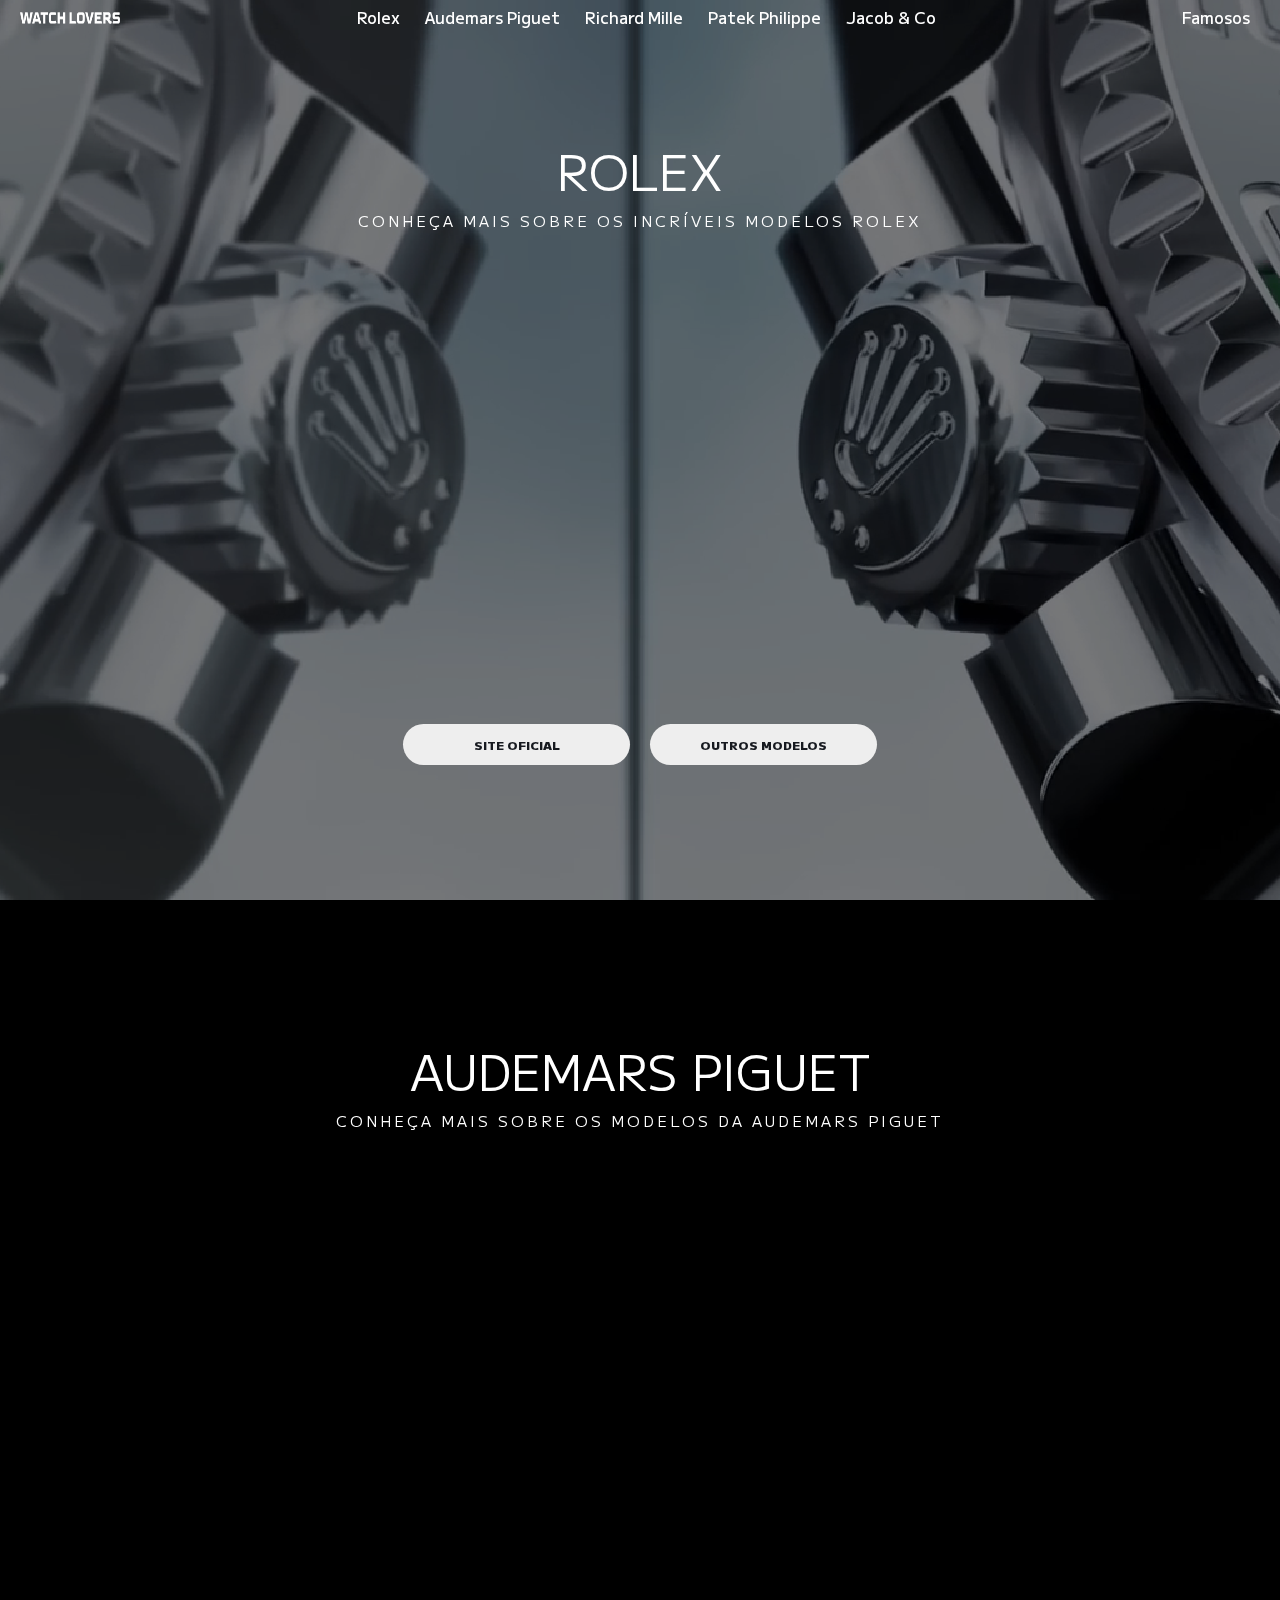
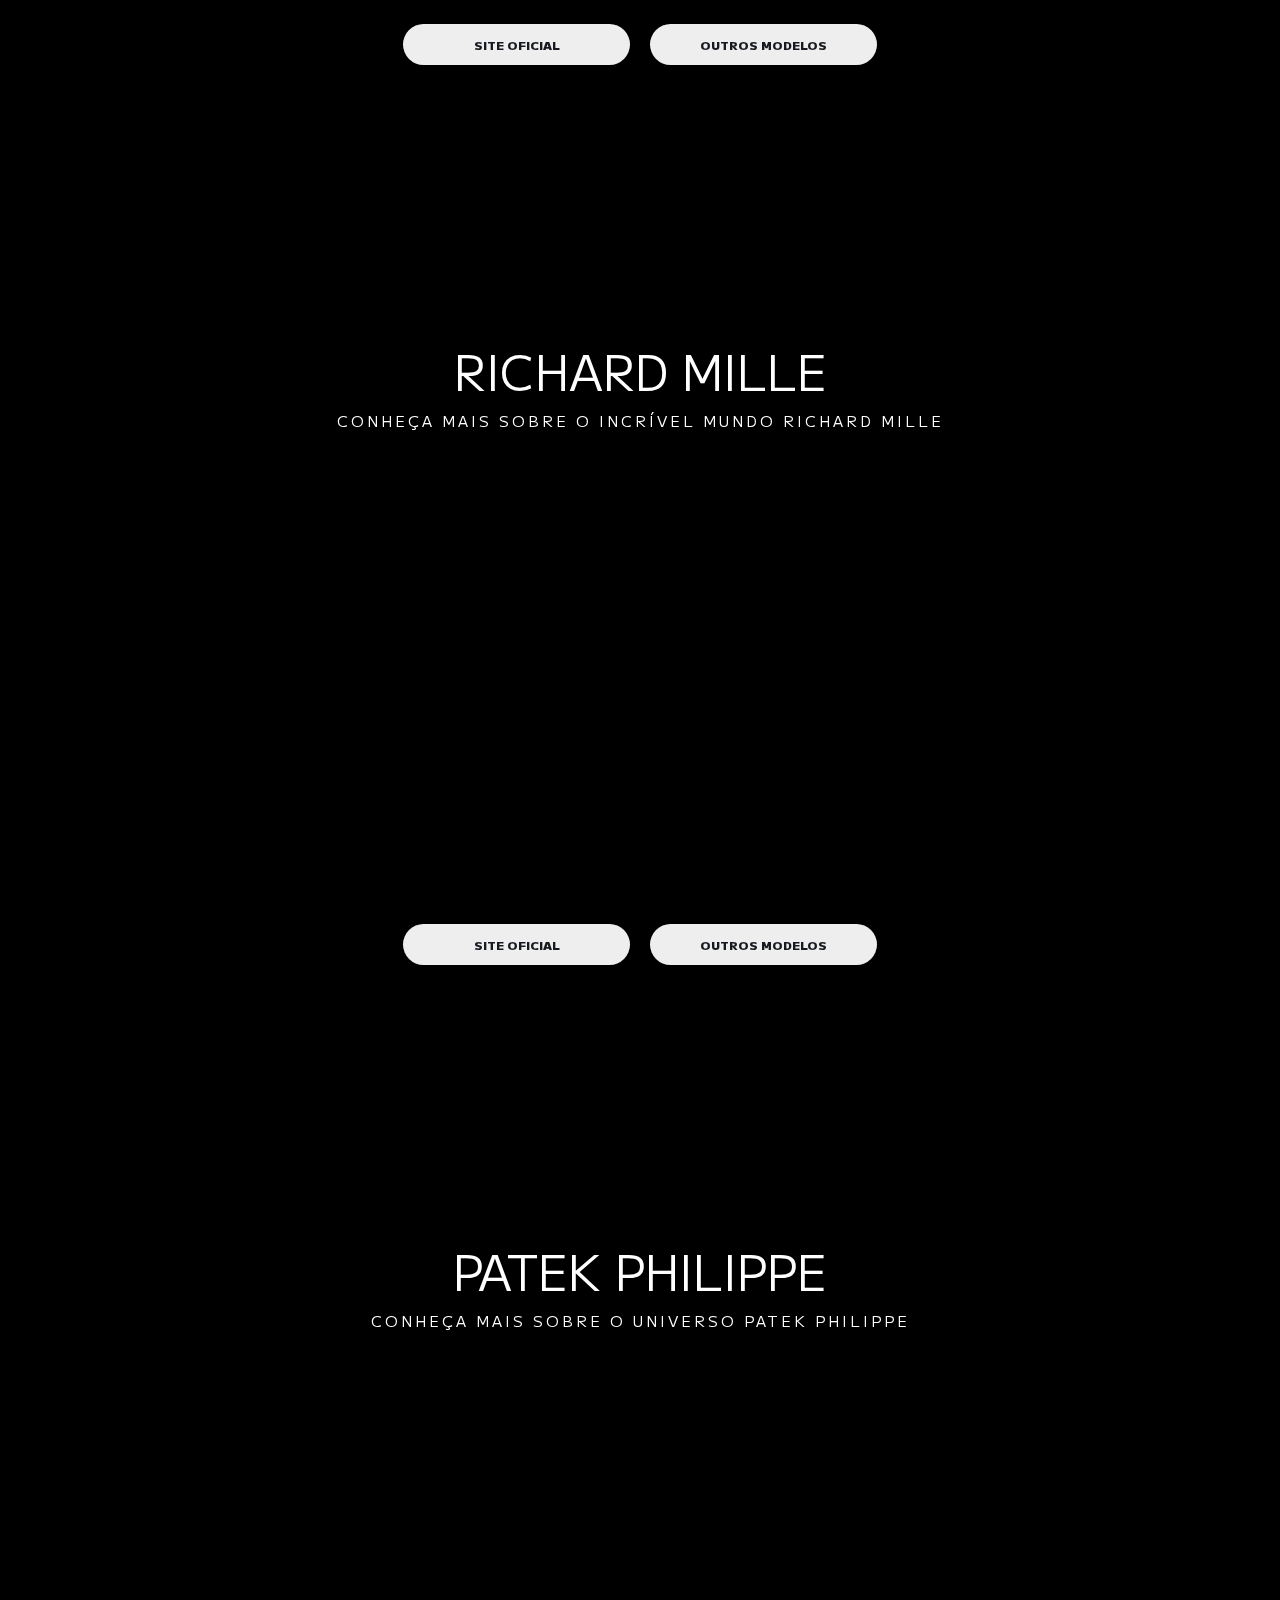
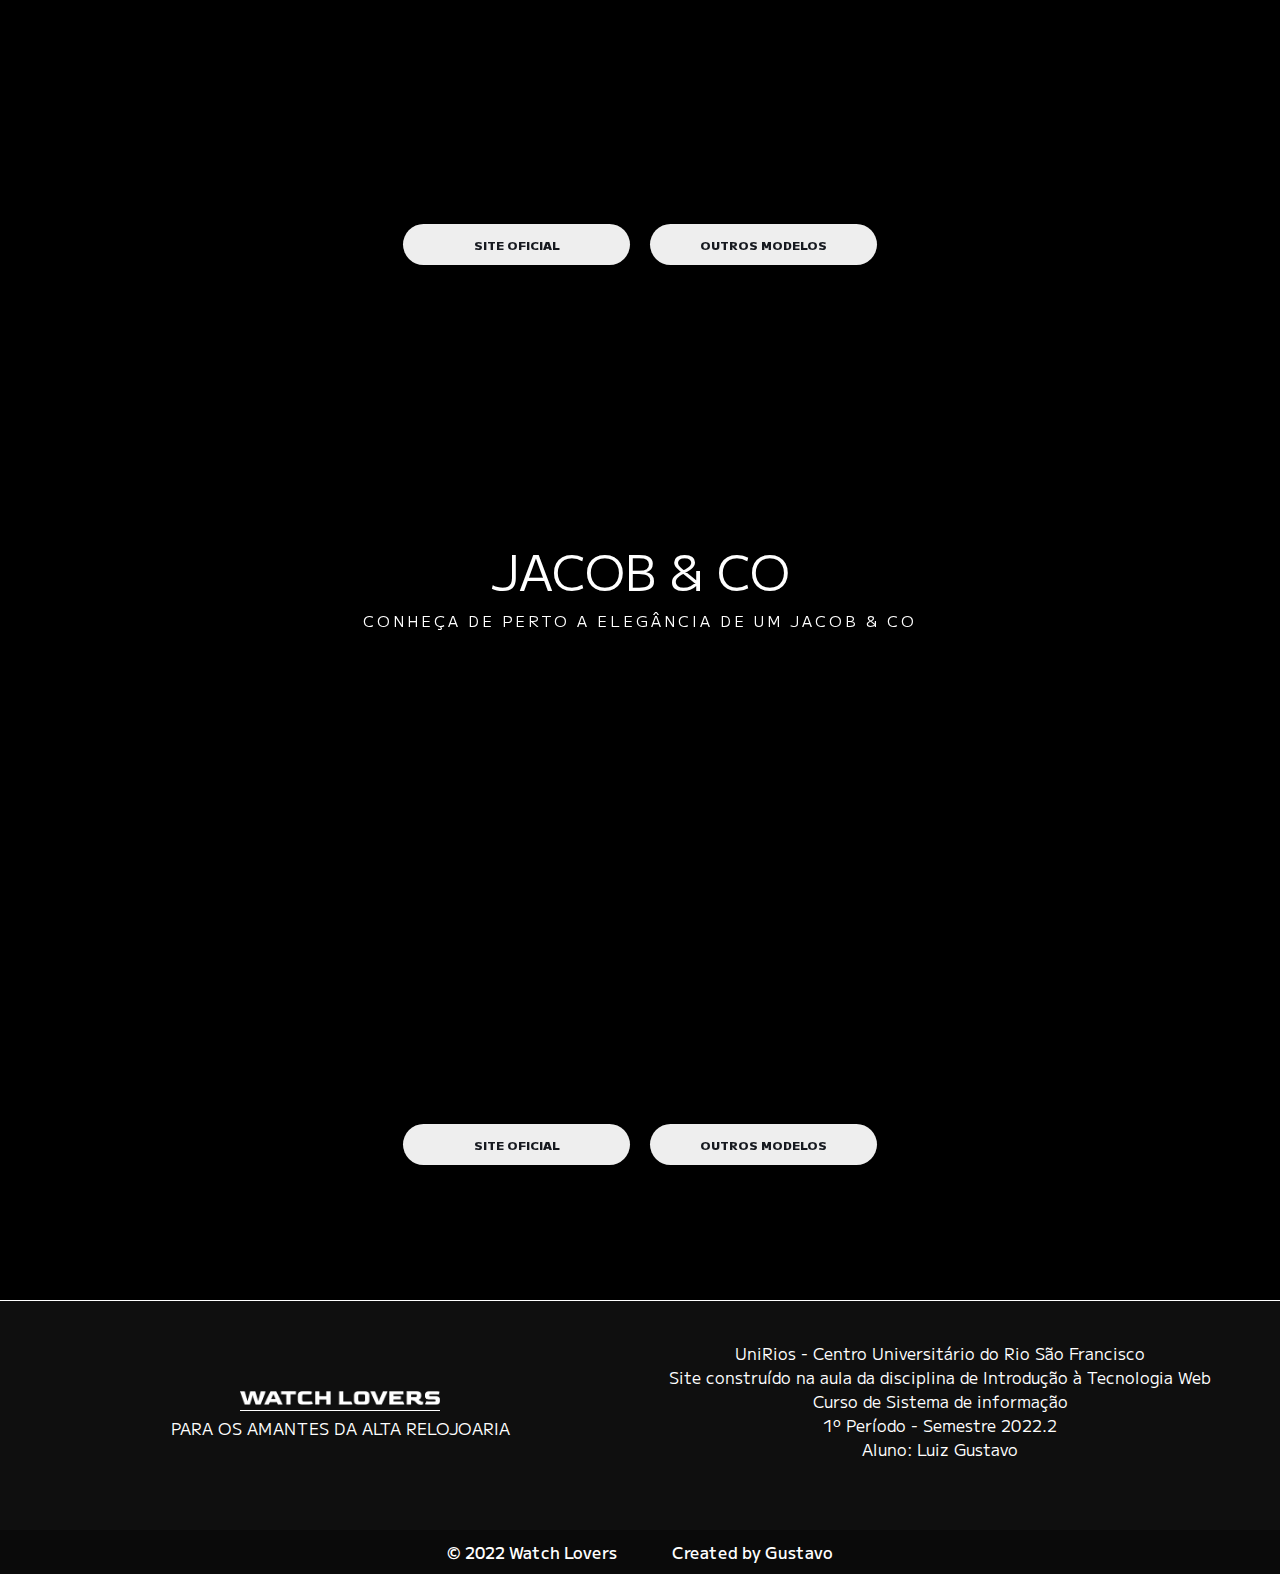
==== index.html @ 1609d4c0 "Alteração no logo da index que não aparecia." ====
<!DOCTYPE html>
<html lang="pt-BR">
	<head>
		<meta charset="utf-8">
		<meta name="viewport" content="width=device-width, initial-scale=1">
		<title>Watch Lovers</title>
		<link rel="icon" href="../imagens/icone.jpg">
		<link rel="preconnect" href="https://fonts.googleapis.com">
		<link rel="preconnect" href="https://fonts.gstatic.com" crossorigin>
		<link href="https://fonts.googleapis.com/css2?family=M+PLUS+1:wght@400;500&display=swap" rel="stylesheet">
		<link rel="stylesheet" href="css/style.css">
	</head>
	<body>

		<header>
			<a href="">
				<img class="logo" src="../imagens/logobold-branco.png">
			</a>
			<nav class="meio menu">
				<a href="#rolex">Rolex</a>
				<a href="#audemars">Audemars Piguet</a>
				<a href="#rm">Richard Mille</a>
				<a href="#patek">Patek Philippe</a>
				<a href="#jacob">Jacob & Co</a>
			</nav>
			<nav class="direita">
				<a href="paginas/famosos.html" class="menu">Famosos</a>

			</nav>
		</header>

		<!-- <section id="rolex" style="background-image: url('imagens/rolex/banner1.jpg')"> -->
			<section id="rolex">
				<video class="video" autoplay loop muted>
					<source src="videos/rolex.mp4">
				</video>
			<div class="conteudo">
				<h1>Rolex</h1>
				<p>Conheça mais sobre os incríveis modelos Rolex</p>
				<div class="botoes">
					<a href="https://www.rolex.com/pt_br">Site Oficial</a>

					<a href="paginas/modelos-rolex.html">Outros Modelos</a>
				</div>
			</div>
		</section>
		<!-- <section id="audemars" style="background-image: url('imagens/audemars/banner1.jpg')"> -->
			<section id="audemars">
				<video class="video" autoplay loop muted>
					<source src="videos/audemars.mp4">
				</video>
			<div class="conteudo">
				<h1>Audemars Piguet</h1>
				<p>Conheça mais sobre os modelos da Audemars Piguet</p>
				<div class="botoes">
					<a href="https://www.audemarspiguet.com/com/en/home.html">Site Oficial</a>

					<a href="paginas/modelos-audemars.html">Outros Modelos</a>
				</div>
			</div>
		</section>
		<!-- <section id="rm" style="background-image: url('imagens/rm/banner2.jpeg')"> -->
			<section id="rm">
				<video class="video" autoplay loop muted>
					<source src="videos/rm.mp4">
				</video>
			<div class="conteudo">
				<h1>Richard Mille</h1>
				<p>Conheça mais sobre o incrível mundo Richard Mille</p>
				<div class="botoes">
					<a href="https://www.richardmille.com/">Site Oficial</a>

					<a href="paginas/modelos-rm.html">Outros Modelos</a>
				</div>
			</div>
		</section>
		<!-- <section id="patek" style="background-image: url('imagens/patek/banner2.jpg')"> -->
			<section id="patek">
				<video class="video" autoplay loop muted>
					<source src="videos/patek.mp4">
				</video>
			<div class="conteudo">
				<h1>Patek Philippe</h1>
				<p>Conheça mais sobre o universo Patek Philippe</p>
				<div class="botoes">
					<a href="https://www.patek.com/en/home">Site Oficial</a>

					<a href="paginas/modelos-patek.html">Outros Modelos</a>
				</div>
			</div>
		</section>
		<!-- <section id="jacob" style="background-image: url('imagens/jacob/banner1.jpeg')"> -->
			<section id="jacob">
				<video class="video" autoplay loop muted>
					<source src="videos/jacob.mp4">
				</video>
			<div class="conteudo">
				<h1>Jacob & Co</h1>
				<p>Conheça de perto a elegância de um Jacob & Co</p>
				<div class="botoes">
					<a href="https://jacobandco.com/">Site Oficial</a>

					<a href="paginas/modelos-jacob.html">Outros Modelos</a>
				</div>
			</div>
		</section>

		<div id="rodape-0"> <!-- ANTES DO RODAPÉ -->
			<div class="parte-1">
				<img class="logo-rodape" src="../imagens/logobold-branco.png">
				<p>PARA OS AMANTES DA ALTA RELOJOARIA</p>
			</div>

			<div class="parte-2">
				<p>UniRios - Centro Universitário do Rio São Francisco</p>
				<p>Site construído na aula da disciplina de Introdução à Tecnologia Web</p>
				<p>Curso de Sistema de informação</p>
				<p>1º Período - Semestre 2022.2</p>
				<p>Aluno: Luiz Gustavo</p>
			</div>
		</div>
			<footer id="rodape">
				<span class="txt-rodape-1" href="">© 2022 Watch Lovers</span>
				<a class="txt-rodape-2" href="https:/instagram.com/gugaliisboa">Created by Gustavo</a>
			</footer>
	</body>
</html>
---- css/style.css ----
* {
    padding: 0;
    margin: 0;
    box-sizing: border-box;
    scroll-behavior: smooth;
}

:root {
    --cor-bg1: #000; /* COR - BACKGROUND ESCURO #011c33 */
    --cor-bg2: #0f0f0f; /* COR - BACKGROUND CLARO #00253d */
    --cor-bg3: #0a0a0a; /* COR - FOOTER INICIAL #011629 */
}

body {
    font-family: 'M PLUS 1', sans-serif;
    /* color: #171a20; */
    color: #fff;
}

.menu {
    display: none;
}

@media (min-width: 768px) {
    .menu {
        display: initial;
    }
}


header {
    display: grid;
    grid-template-columns: auto 1fr auto;
    padding: 5px 20px;
    position: relative;
    margin-left: auto;
    margin-right: auto;
    left: 0;
    right: 0;
    text-align: right; 
    position: fixed;
    top: 0; 
    z-index: 2;
}

.logo {
   height: 12px;
   width: 100px;
   color: inherit;
}

header a {
    color: inherit;
}

header nav a {
    text-decoration: none;
    padding: 5px 10px;
    font-weight: 500;
}

header nav a:hover {
    color: #02291f;
    transition: 1s;
    background-color: white;
    border-radius: 0 0 10px 10px;
}

header nav.meio {
    text-align: center;
}

header nav .direita {
    text-align: right;
}

.menu-curiosidades {
    display: inline;
}

.direita ul {
    list-style: none;
}

.direita ul ul li a {
    text-align: right;
}

.direita ul ul {
    display: none;
}

.direita .submenu-curiosidades li {
    display: block;
}

.direita li:hover .submenu-curiosidades {
    display: block;
}

.video {
    position: absolute;
    object-fit: cover;
    top: auto;
    left: auto;
    height: 100%;
    width: 100%;
    opacity: .5;
}

    /* background das paginas */
section {
    height: 100vh;
    background-size: cover;
    background-position: center center;
    background-color: black;
}

    /* posicionamento dos botões */
section .conteudo {
    width: 100%;
    height: 100vh;
    padding-top: 15vh;
    padding-bottom: 15vh;
    text-align: center;
    display: grid;
    grid-template-rows: min-content auto min-content;
    position: absolute;
    z-index: 1;
}

.conteudo p {
    letter-spacing: 3px;
    text-transform: uppercase;
    font-size: 15px;
}

.conteudo h1 {
    text-transform: uppercase;
    font-weight: 400;
    padding-bottom: 5px;
}

section h1 {
    font-size: 3rem;
}

section a {
    color: inherit;
}

    /* estilo dos botões */
section .botoes a{
    display: block;
    background-color: #eee;
    color: inherit;
    padding: 12px 50px;
    border-radius: 25px;
    text-decoration: none;
    text-transform: uppercase;
    font-size: 12px;
    font-weight: 1000;
    position: relative;
    z-index: 100;
    color: #171a20;
}

    /* ao passar o mouse no botão */
section .botoes a:hover {
    background-color: #02291f;
    color: #fff;
    transition: 1s;
}

    /* botões lado a lado */
section .botoes {
    display: grid;
    grid-template-columns: 1fr 1fr;
    column-gap: 20px;
    max-width: 640px;
    margin: 0 auto;
    row-gap: 20px;
}

#rodape-0 {
    padding: 40px;
    display: grid;
    grid-template-columns: repeat(2, 1fr);
    text-align: center;
    border-top: 0.2px solid #fff;
    background-color: var(--cor-bg2);
}

.parte-1 {
    padding: 50px;
}

#rodape-0 .parte-2 ul li {
    list-style-position: inside;
}

#rodape-0 .parte-2 a {
    text-decoration: none;
    font-weight: 300;
    color: #fff;
}

.logo-rodape {
    width: 40%;
    padding-bottom: 5px;
    border-bottom: 0.5px solid #fff;
}

#rodape {
    background-color: var(--cor-bg3);
    text-align: center;
    padding: 10px 0 10px 0;
}

.txt-rodape-1 {
    text-decoration: none;
    font-weight: 500;
    color: white;
}

.txt-rodape-2 {
    text-decoration: none;
    font-weight: 500;
    color: white;
    padding-left: 50px;
}
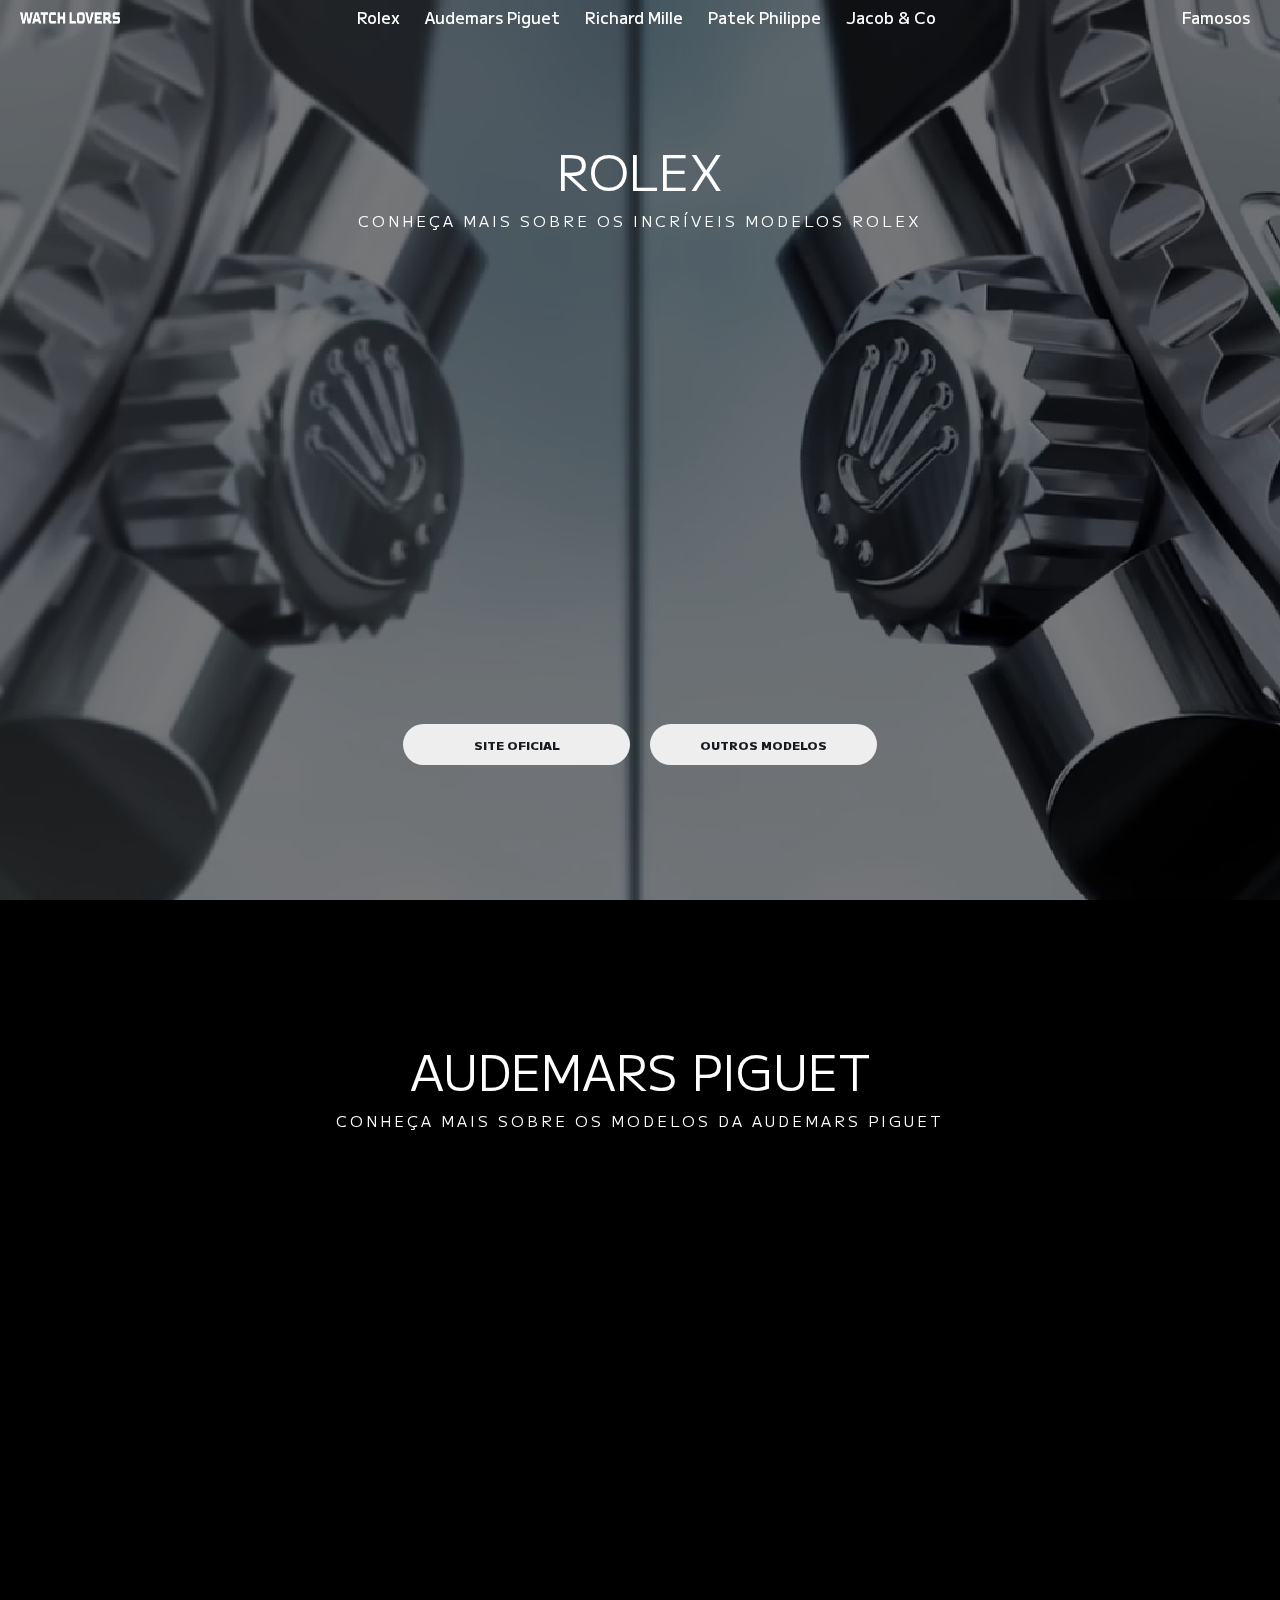
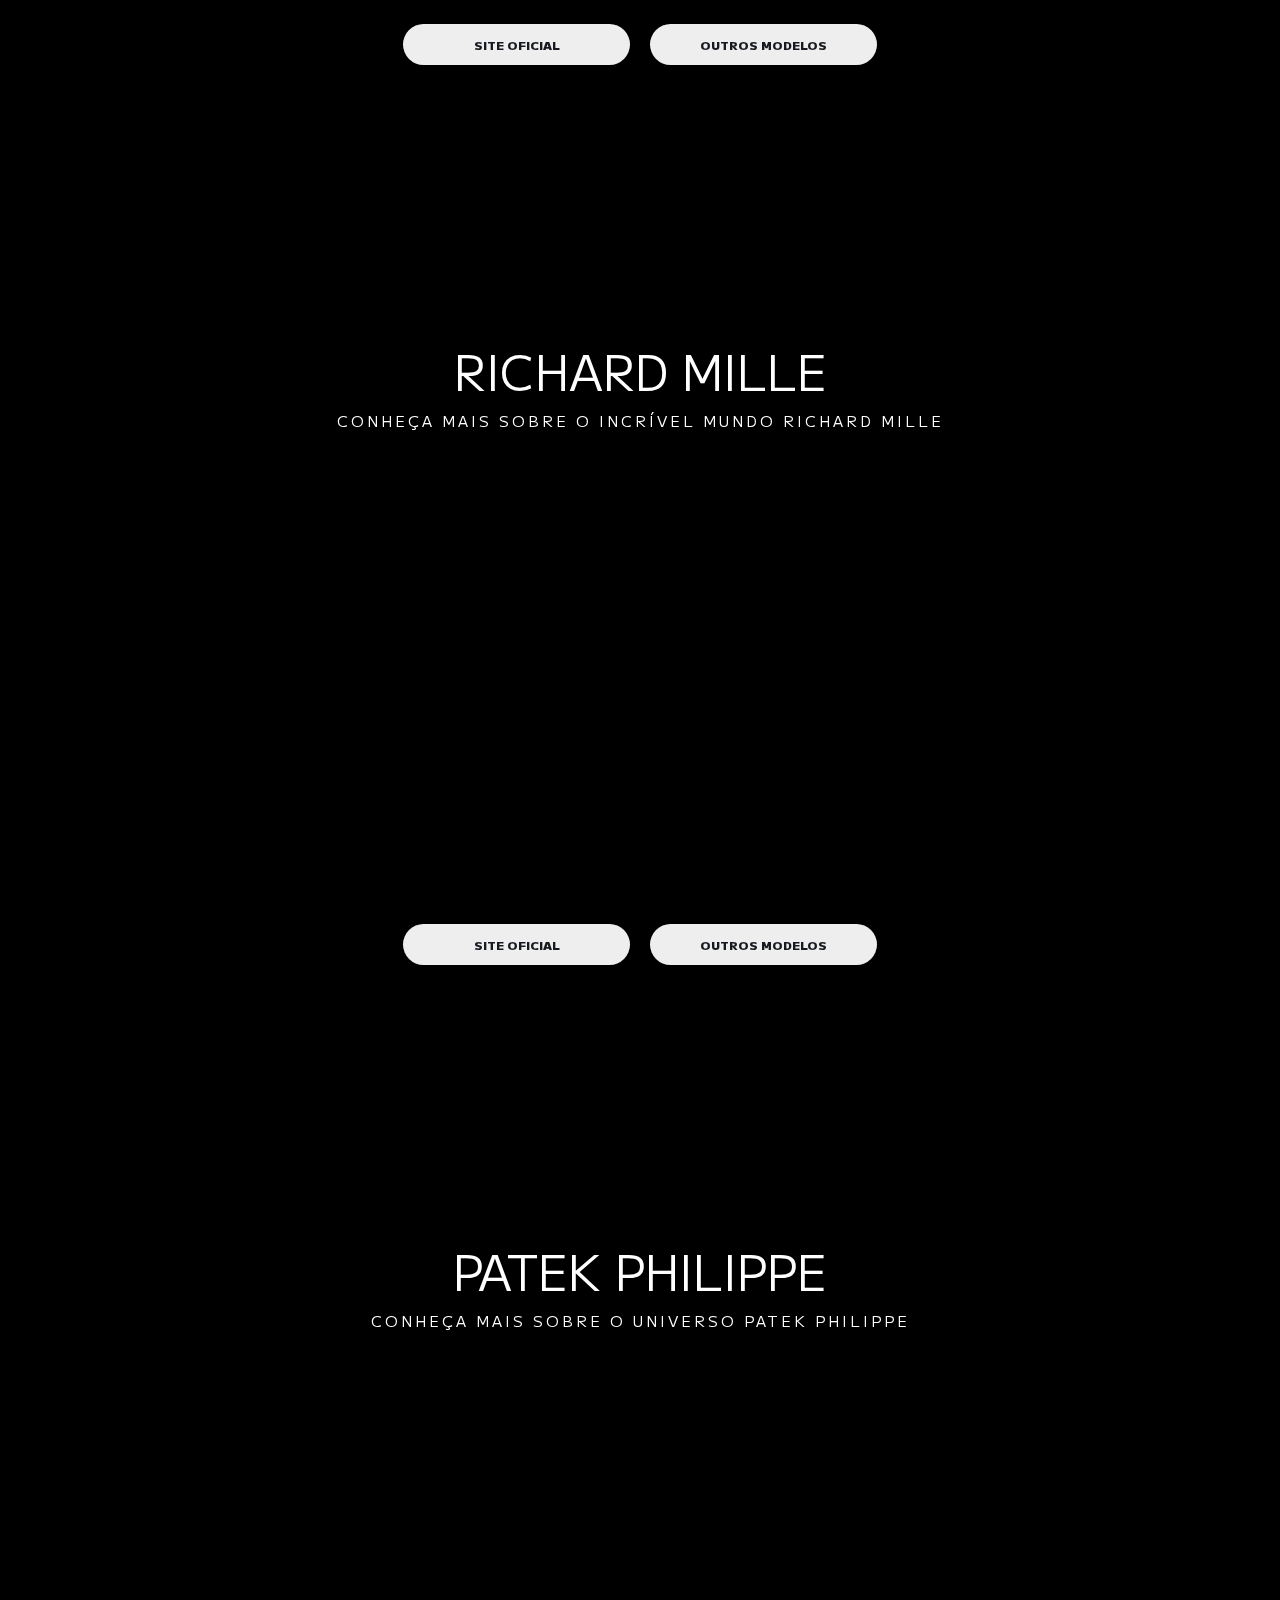
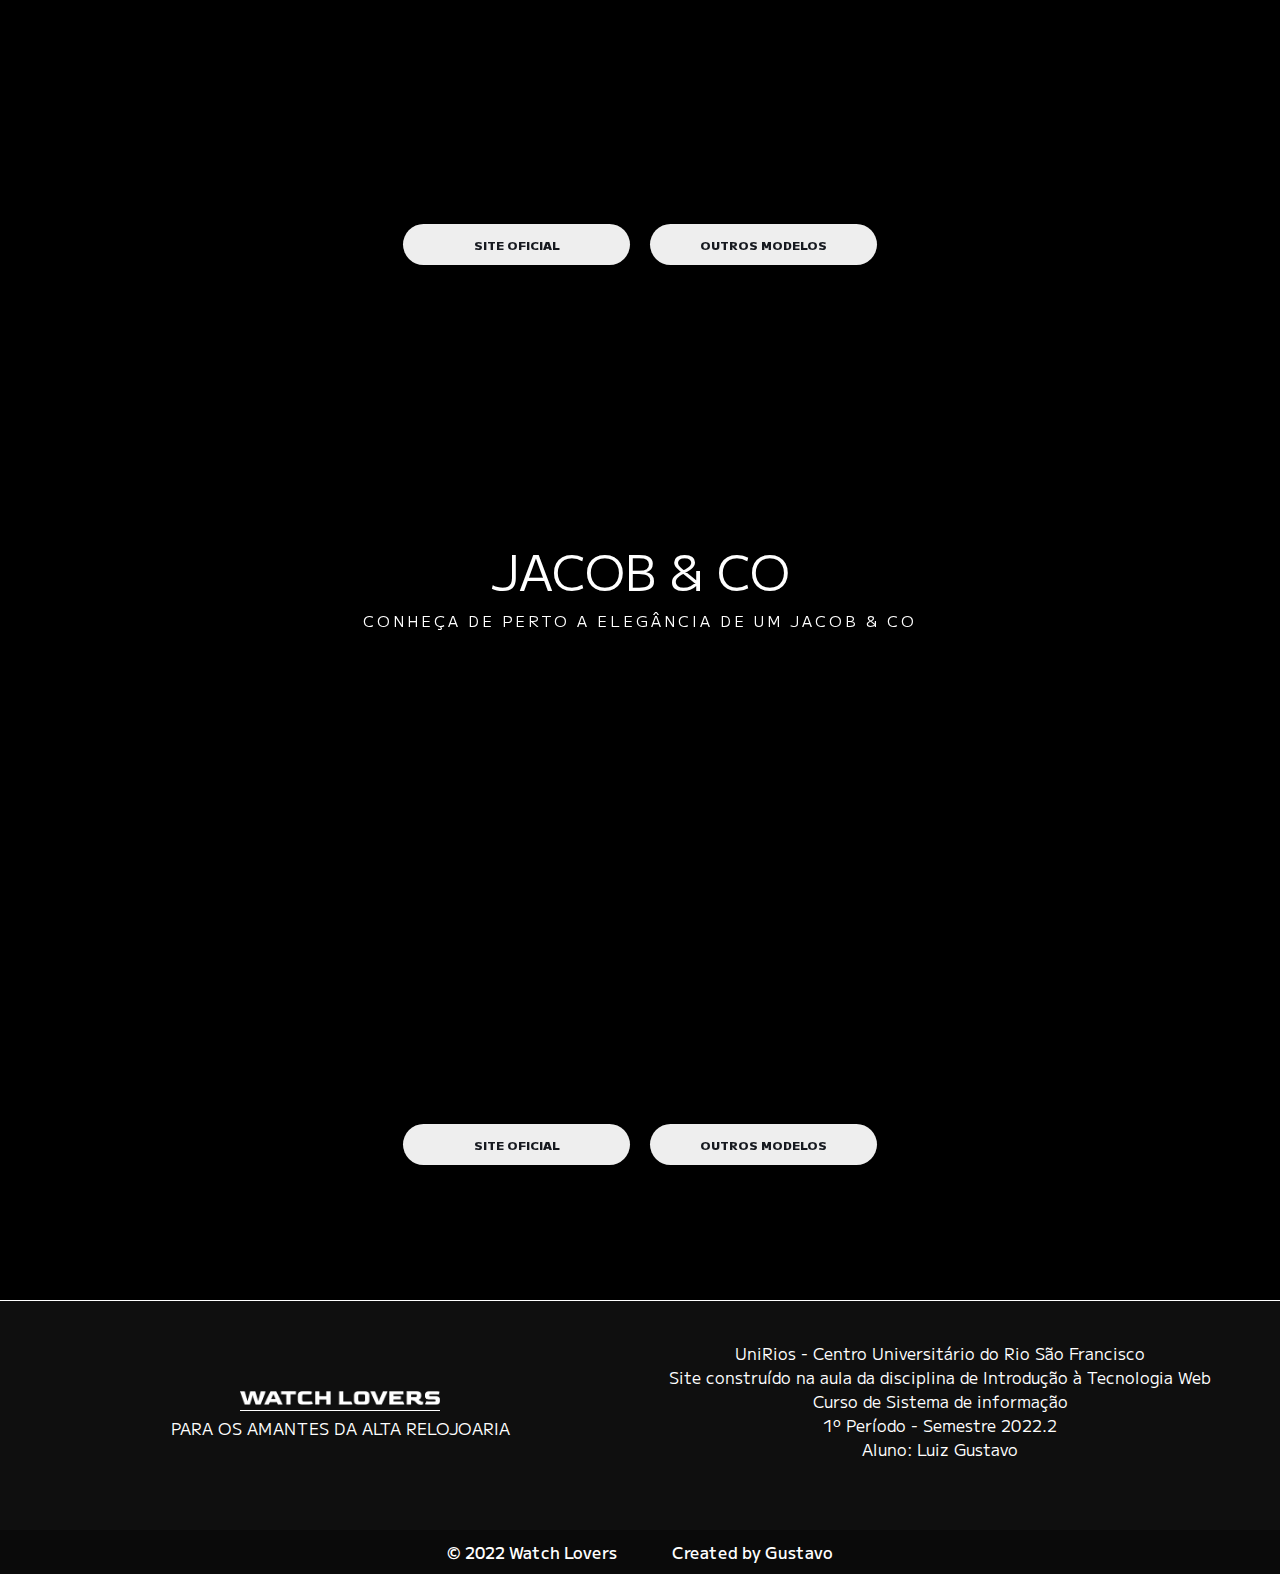
==== commit c22d9ef9: "Nova alteração no logo da index que não apareceu." ====
--- a/index.html
+++ b/index.html
@@ -14,7 +14,7 @@
 
 		<header>
 			<a href="">
-				<img class="logo" src="../imagens/logobold-branco.png">
+				<img class="logo" src="imagens/logobold-branco.png">
 			</a>
 			<nav class="meio menu">
 				<a href="#rolex">Rolex</a>
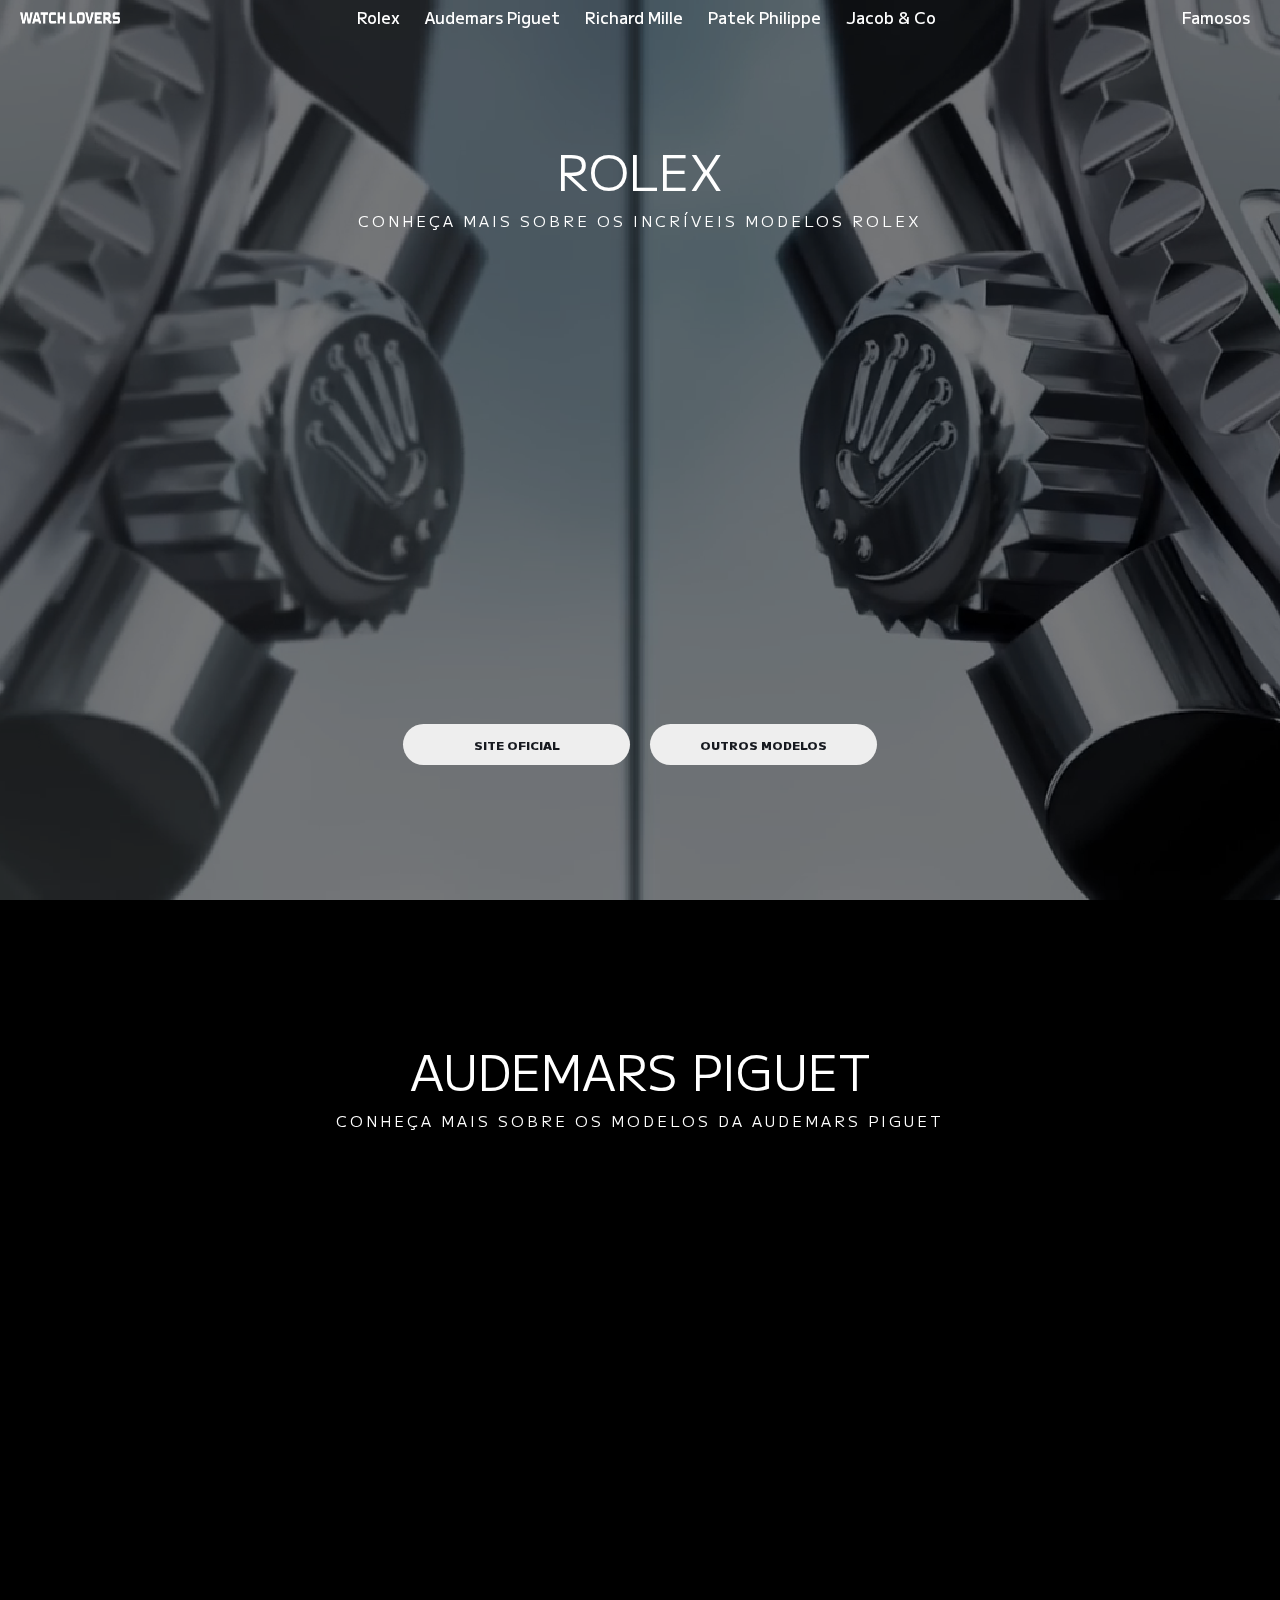
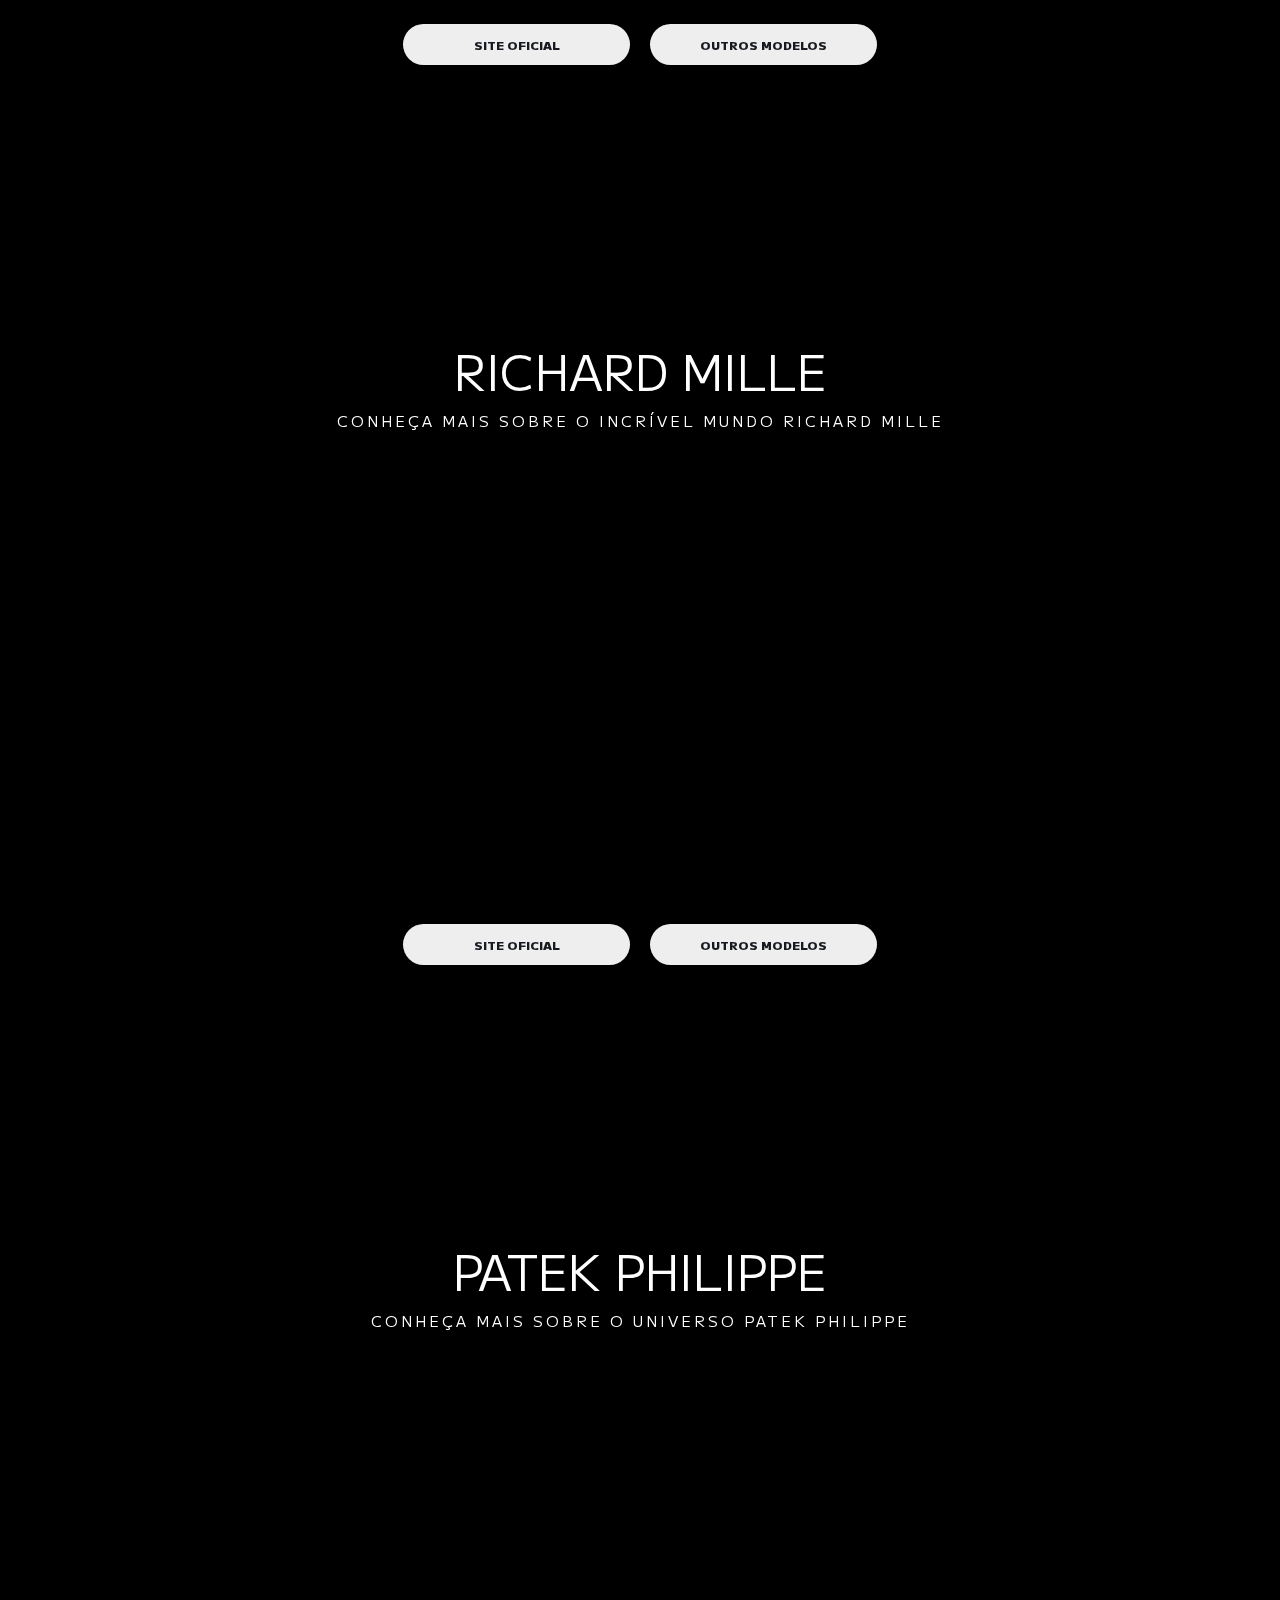
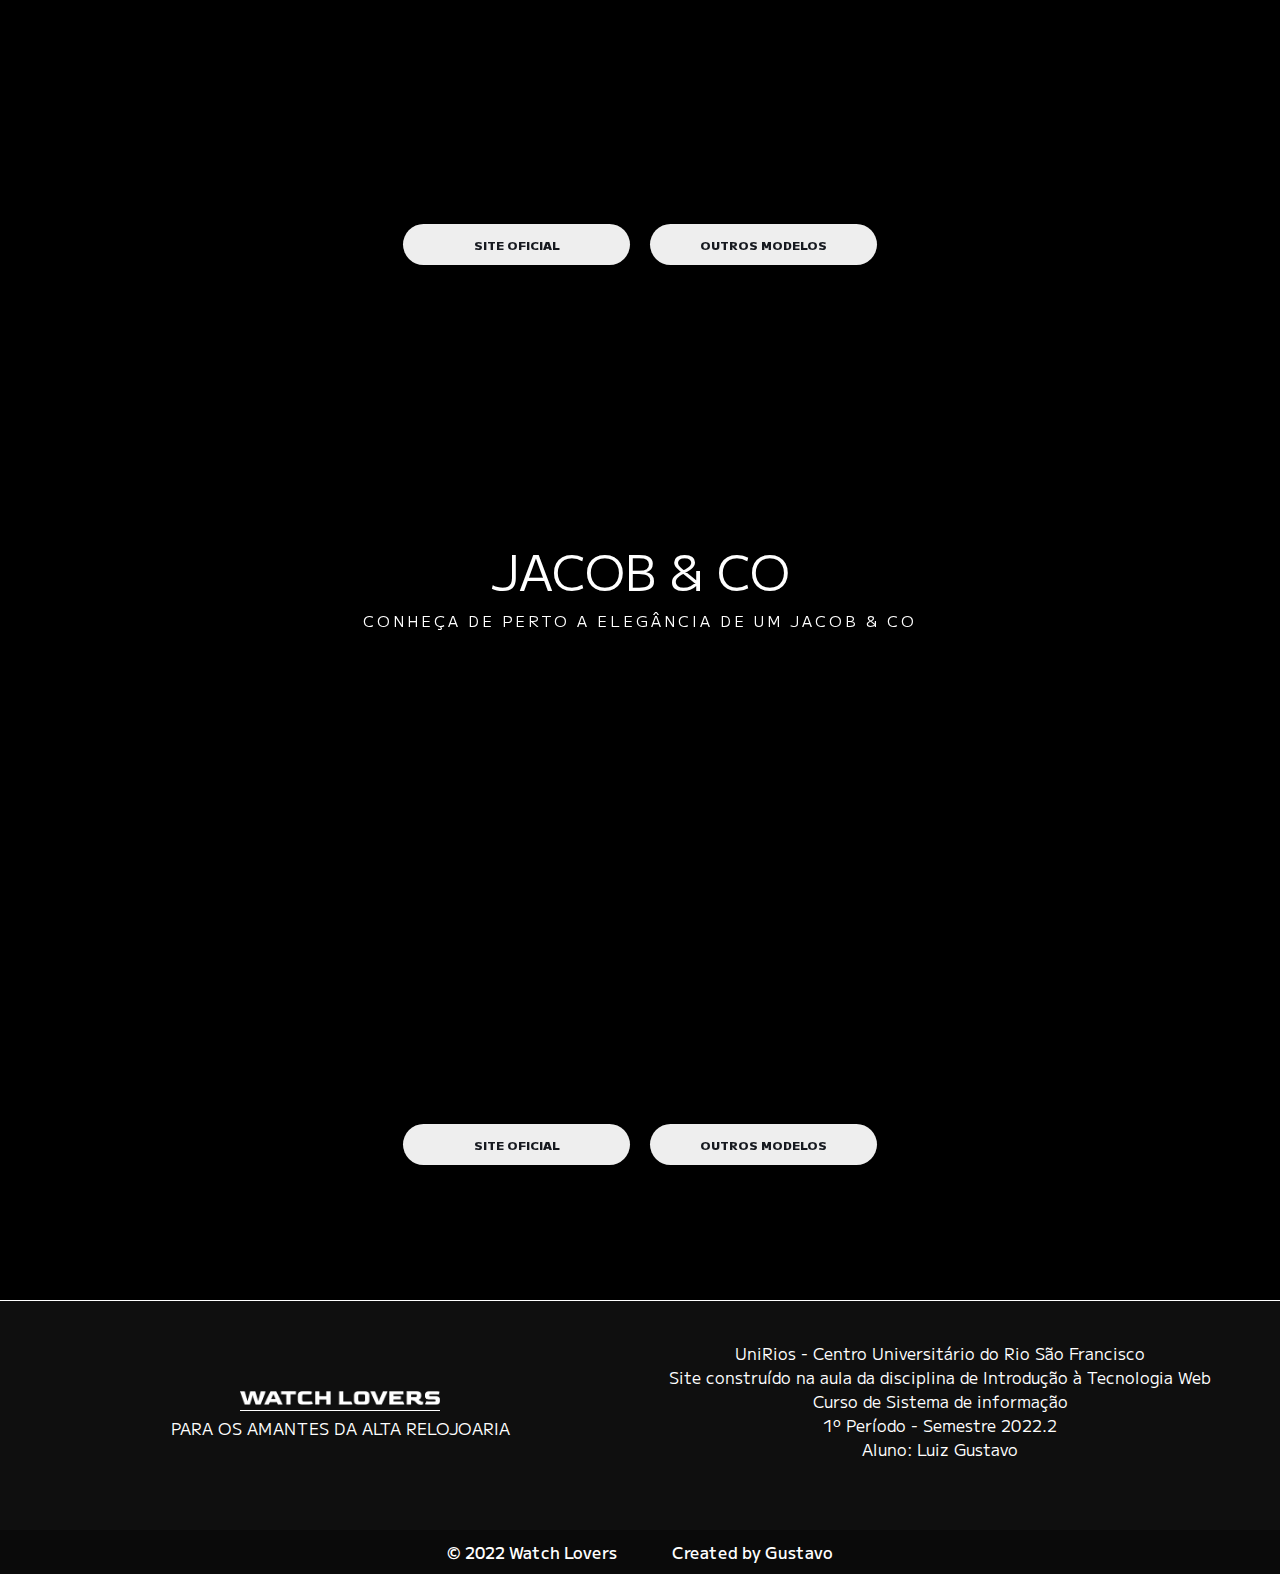
==== commit 2a25ccd2: "Alterção da logo - definitiva" ====
--- a/index.html
+++ b/index.html
@@ -4,7 +4,7 @@
 		<meta charset="utf-8">
 		<meta name="viewport" content="width=device-width, initial-scale=1">
 		<title>Watch Lovers</title>
-		<link rel="icon" href="../imagens/icone.jpg">
+		<link rel="icon" href="imagens/icone.jpg">
 		<link rel="preconnect" href="https://fonts.googleapis.com">
 		<link rel="preconnect" href="https://fonts.gstatic.com" crossorigin>
 		<link href="https://fonts.googleapis.com/css2?family=M+PLUS+1:wght@400;500&display=swap" rel="stylesheet">
@@ -107,7 +107,7 @@
 
 		<div id="rodape-0"> <!-- ANTES DO RODAPÉ -->
 			<div class="parte-1">
-				<img class="logo-rodape" src="../imagens/logobold-branco.png">
+				<img class="logo-rodape" src="imagens/logobold-branco.png">
 				<p>PARA OS AMANTES DA ALTA RELOJOARIA</p>
 			</div>
 
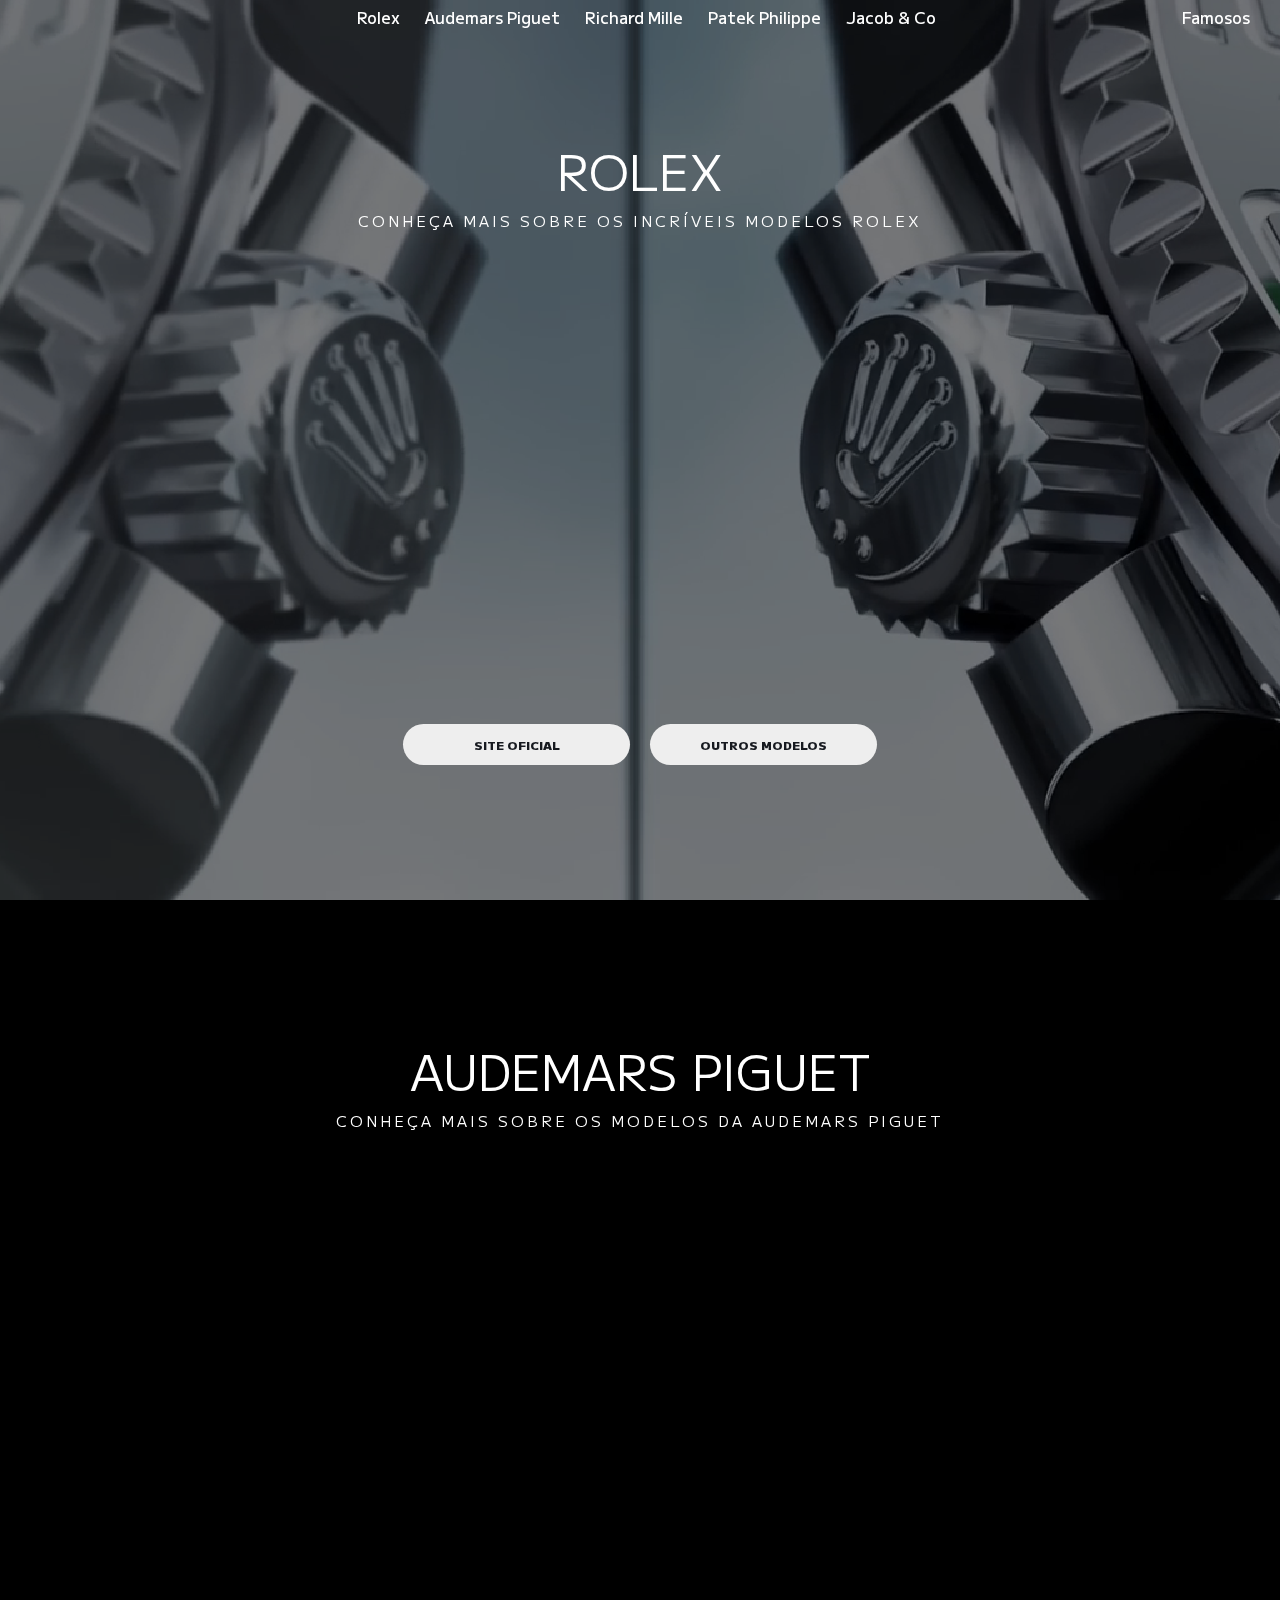
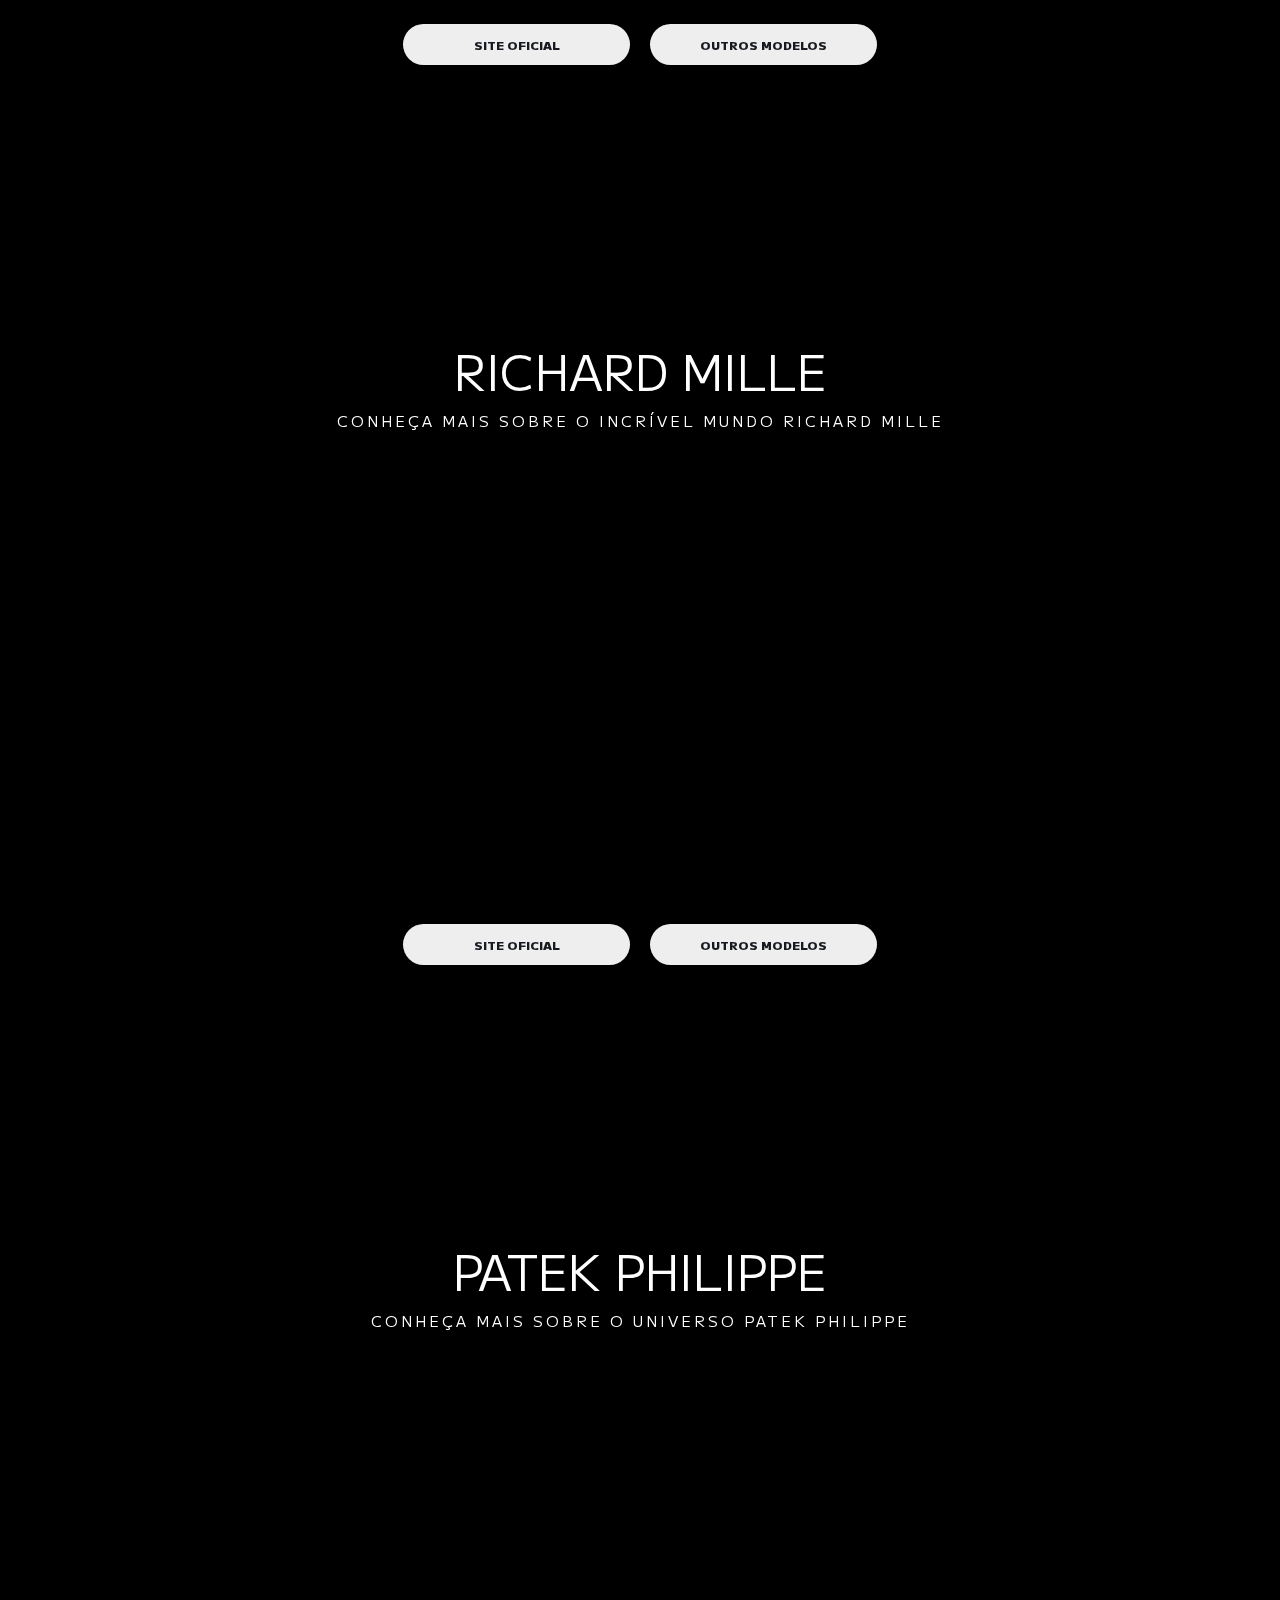
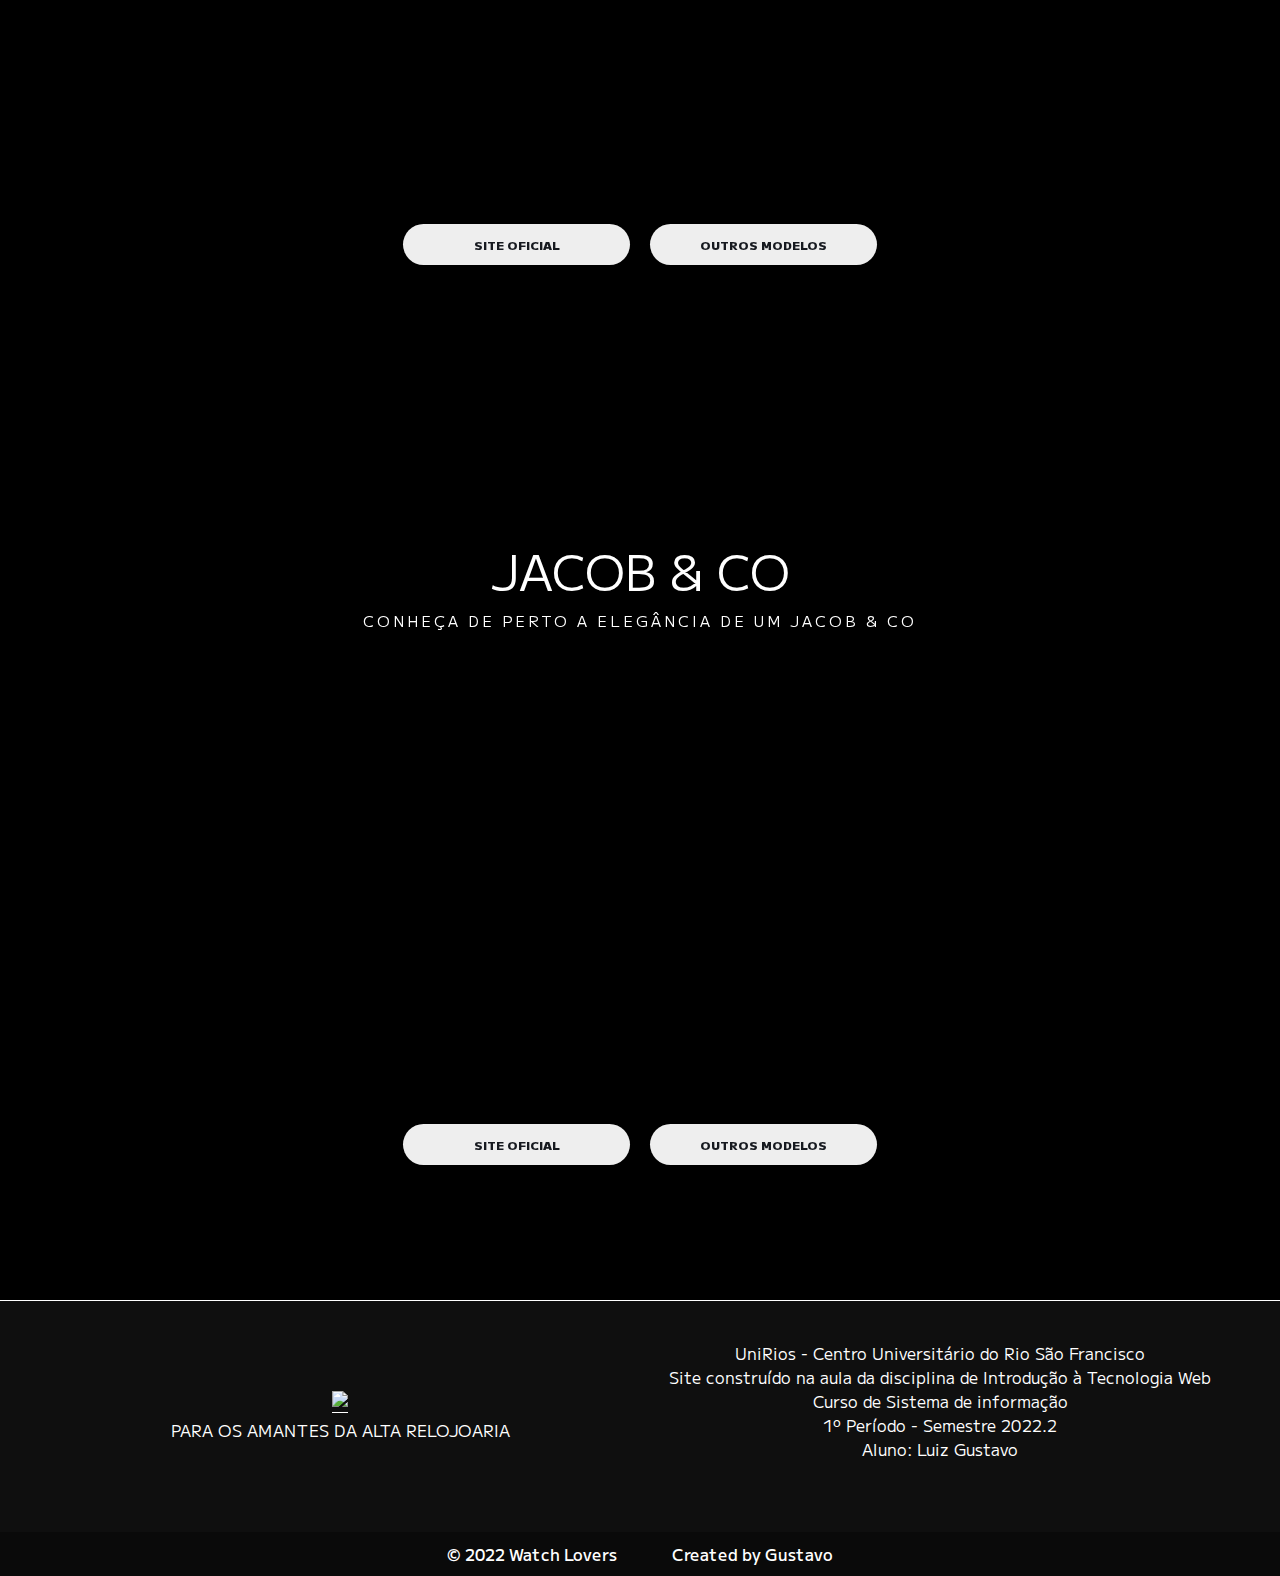
==== commit d2817c5a: "test" ====
--- a/index.html
+++ b/index.html
@@ -4,7 +4,7 @@
 		<meta charset="utf-8">
 		<meta name="viewport" content="width=device-width, initial-scale=1">
 		<title>Watch Lovers</title>
-		<link rel="icon" href="imagens/icone.jpg">
+		<link rel="icon" href="../Watch Lovers/imagens/icone.jpg">
 		<link rel="preconnect" href="https://fonts.googleapis.com">
 		<link rel="preconnect" href="https://fonts.gstatic.com" crossorigin>
 		<link href="https://fonts.googleapis.com/css2?family=M+PLUS+1:wght@400;500&display=swap" rel="stylesheet">
@@ -14,7 +14,7 @@
 
 		<header>
 			<a href="">
-				<img class="logo" src="imagens/logobold-branco.png">
+				<img class="logo" src="../Watch Lovers/imagens/logobold-branco.png">
 			</a>
 			<nav class="meio menu">
 				<a href="#rolex">Rolex</a>
@@ -107,7 +107,7 @@
 
 		<div id="rodape-0"> <!-- ANTES DO RODAPÉ -->
 			<div class="parte-1">
-				<img class="logo-rodape" src="imagens/logobold-branco.png">
+				<img class="logo-rodape" src="../Watch Lovers/imagens/logobold-branco.png">
 				<p>PARA OS AMANTES DA ALTA RELOJOARIA</p>
 			</div>
 
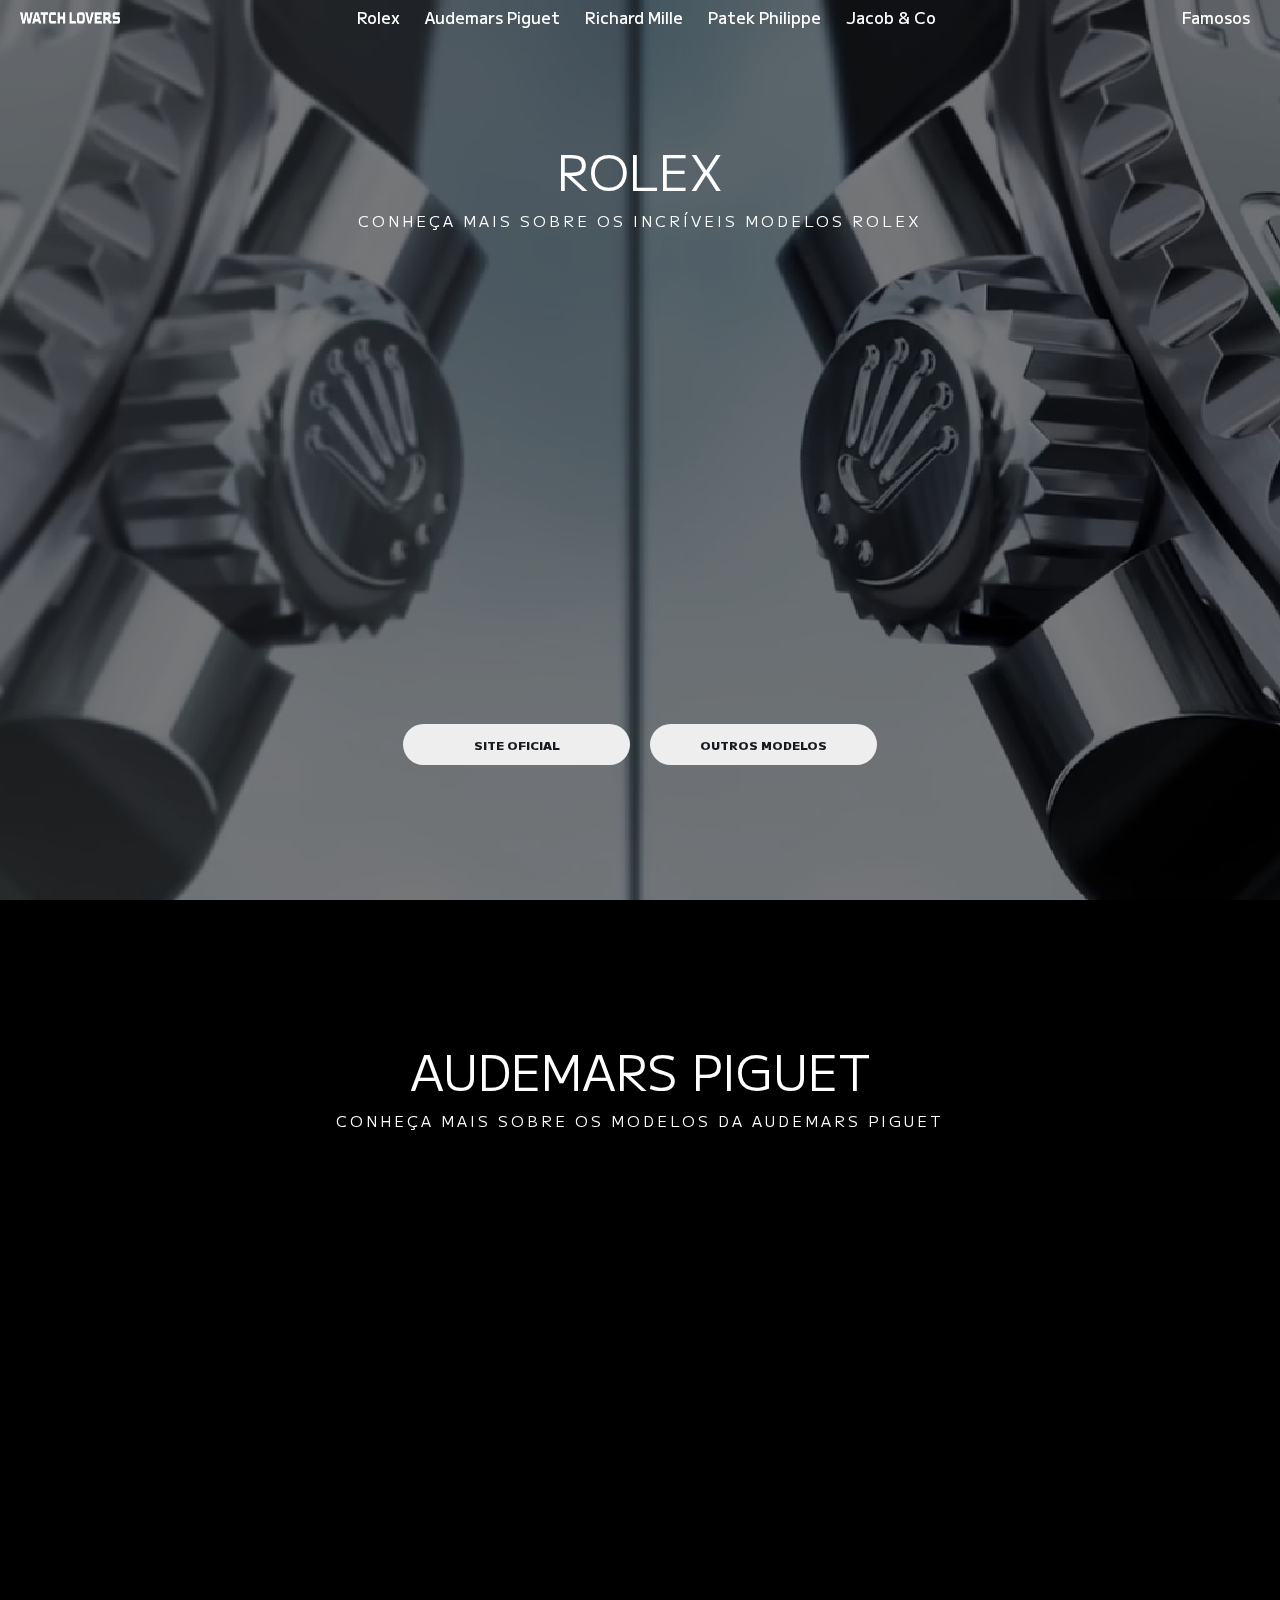
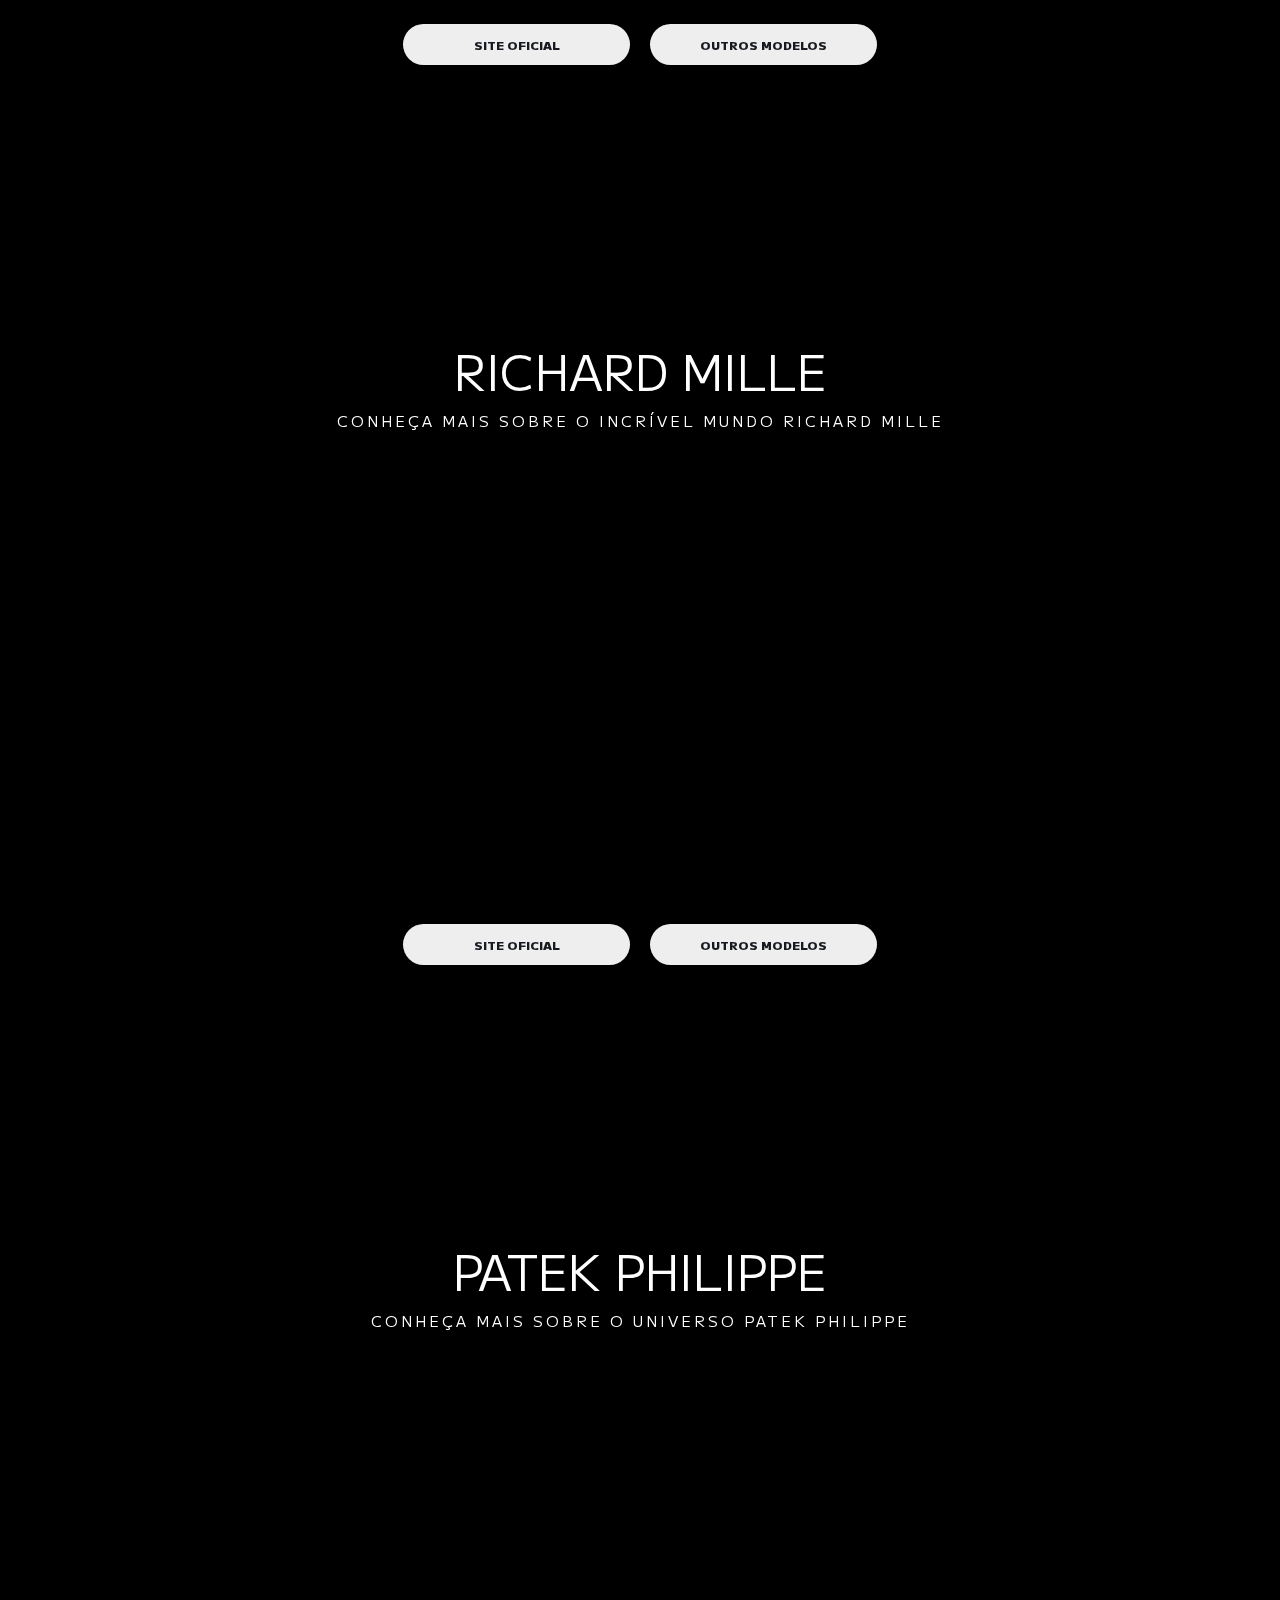
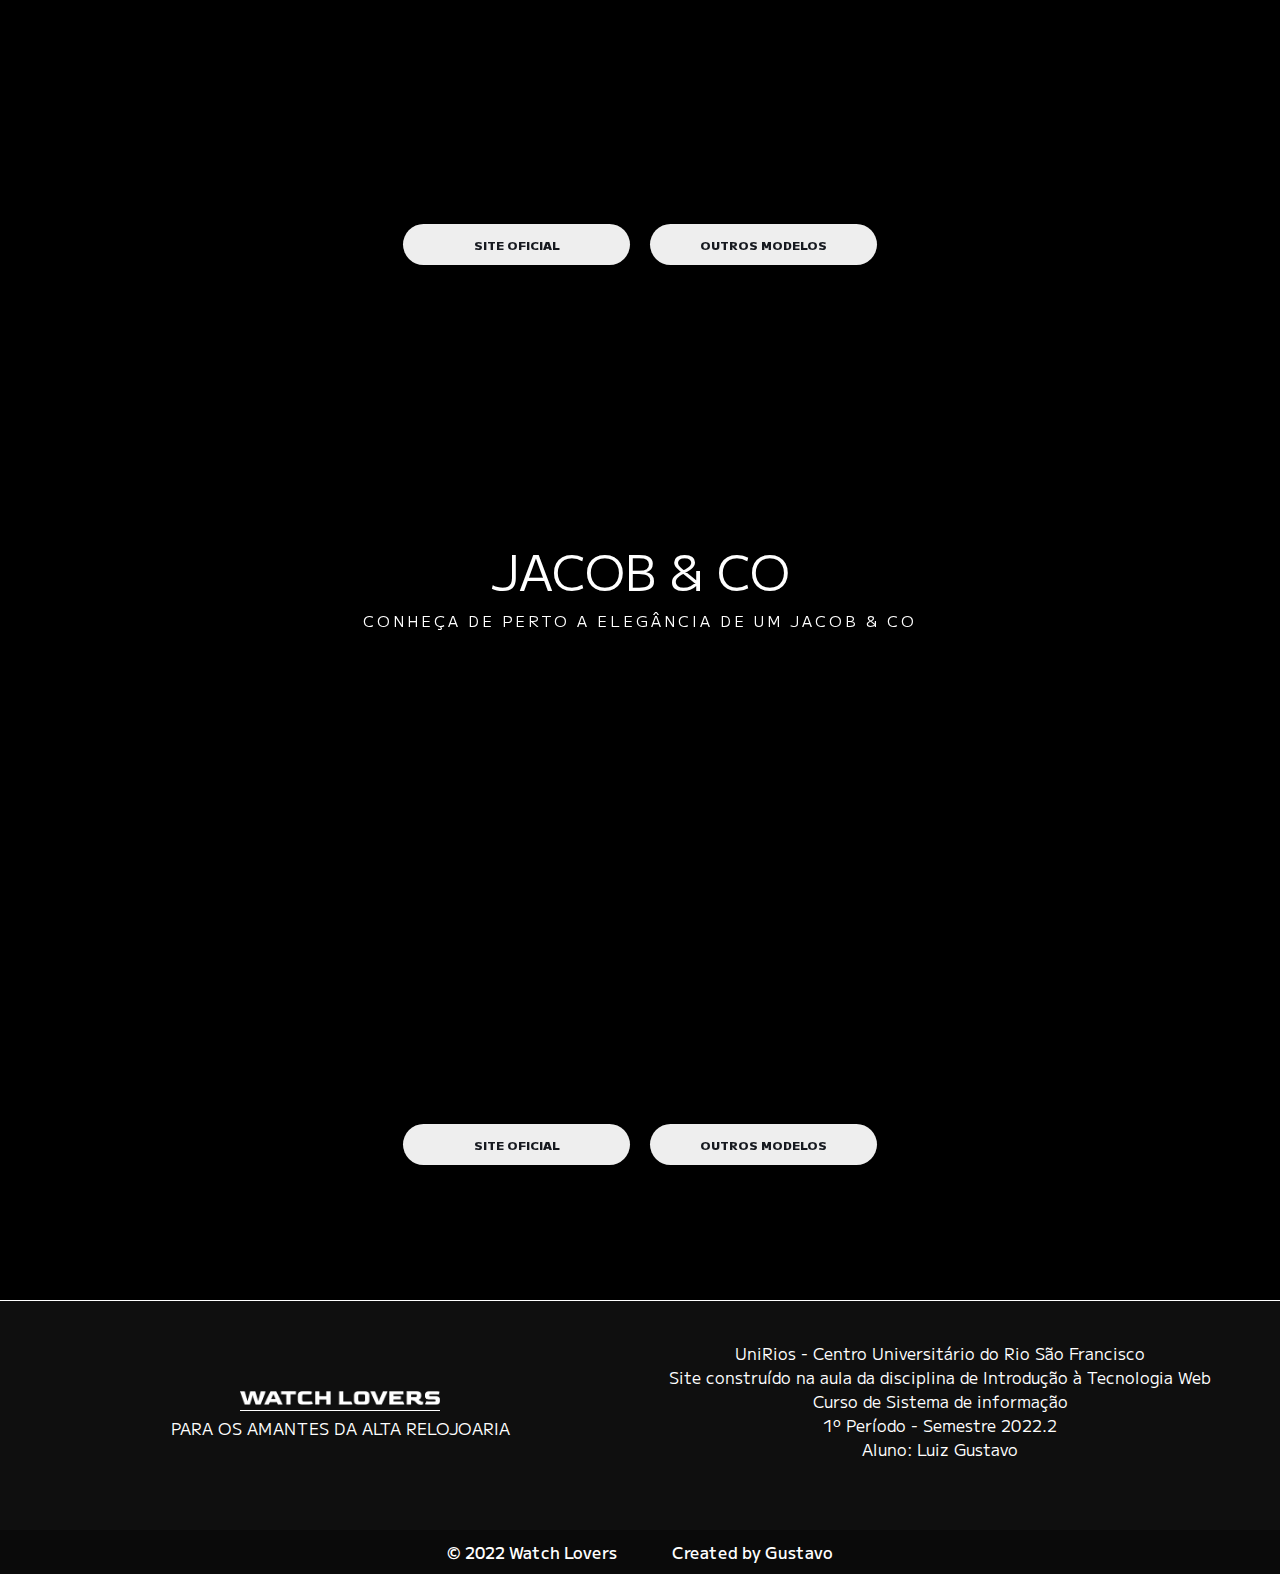
==== commit a6935d7e: "Nova alteração" ====
--- a/index.html
+++ b/index.html
@@ -4,7 +4,7 @@
 		<meta charset="utf-8">
 		<meta name="viewport" content="width=device-width, initial-scale=1">
 		<title>Watch Lovers</title>
-		<link rel="icon" href="../Watch Lovers/imagens/icone.jpg">
+		<link rel="icon" href="../imagens/icone.jpg">
 		<link rel="preconnect" href="https://fonts.googleapis.com">
 		<link rel="preconnect" href="https://fonts.gstatic.com" crossorigin>
 		<link href="https://fonts.googleapis.com/css2?family=M+PLUS+1:wght@400;500&display=swap" rel="stylesheet">
@@ -14,7 +14,7 @@
 
 		<header>
 			<a href="">
-				<img class="logo" src="../Watch Lovers/imagens/logobold-branco.png">
+				<img class="logo" src="../imagens/logobold-branco.png">
 			</a>
 			<nav class="meio menu">
 				<a href="#rolex">Rolex</a>
@@ -107,7 +107,7 @@
 
 		<div id="rodape-0"> <!-- ANTES DO RODAPÉ -->
 			<div class="parte-1">
-				<img class="logo-rodape" src="../Watch Lovers/imagens/logobold-branco.png">
+				<img class="logo-rodape" src="../imagens/logobold-branco.png">
 				<p>PARA OS AMANTES DA ALTA RELOJOARIA</p>
 			</div>
 
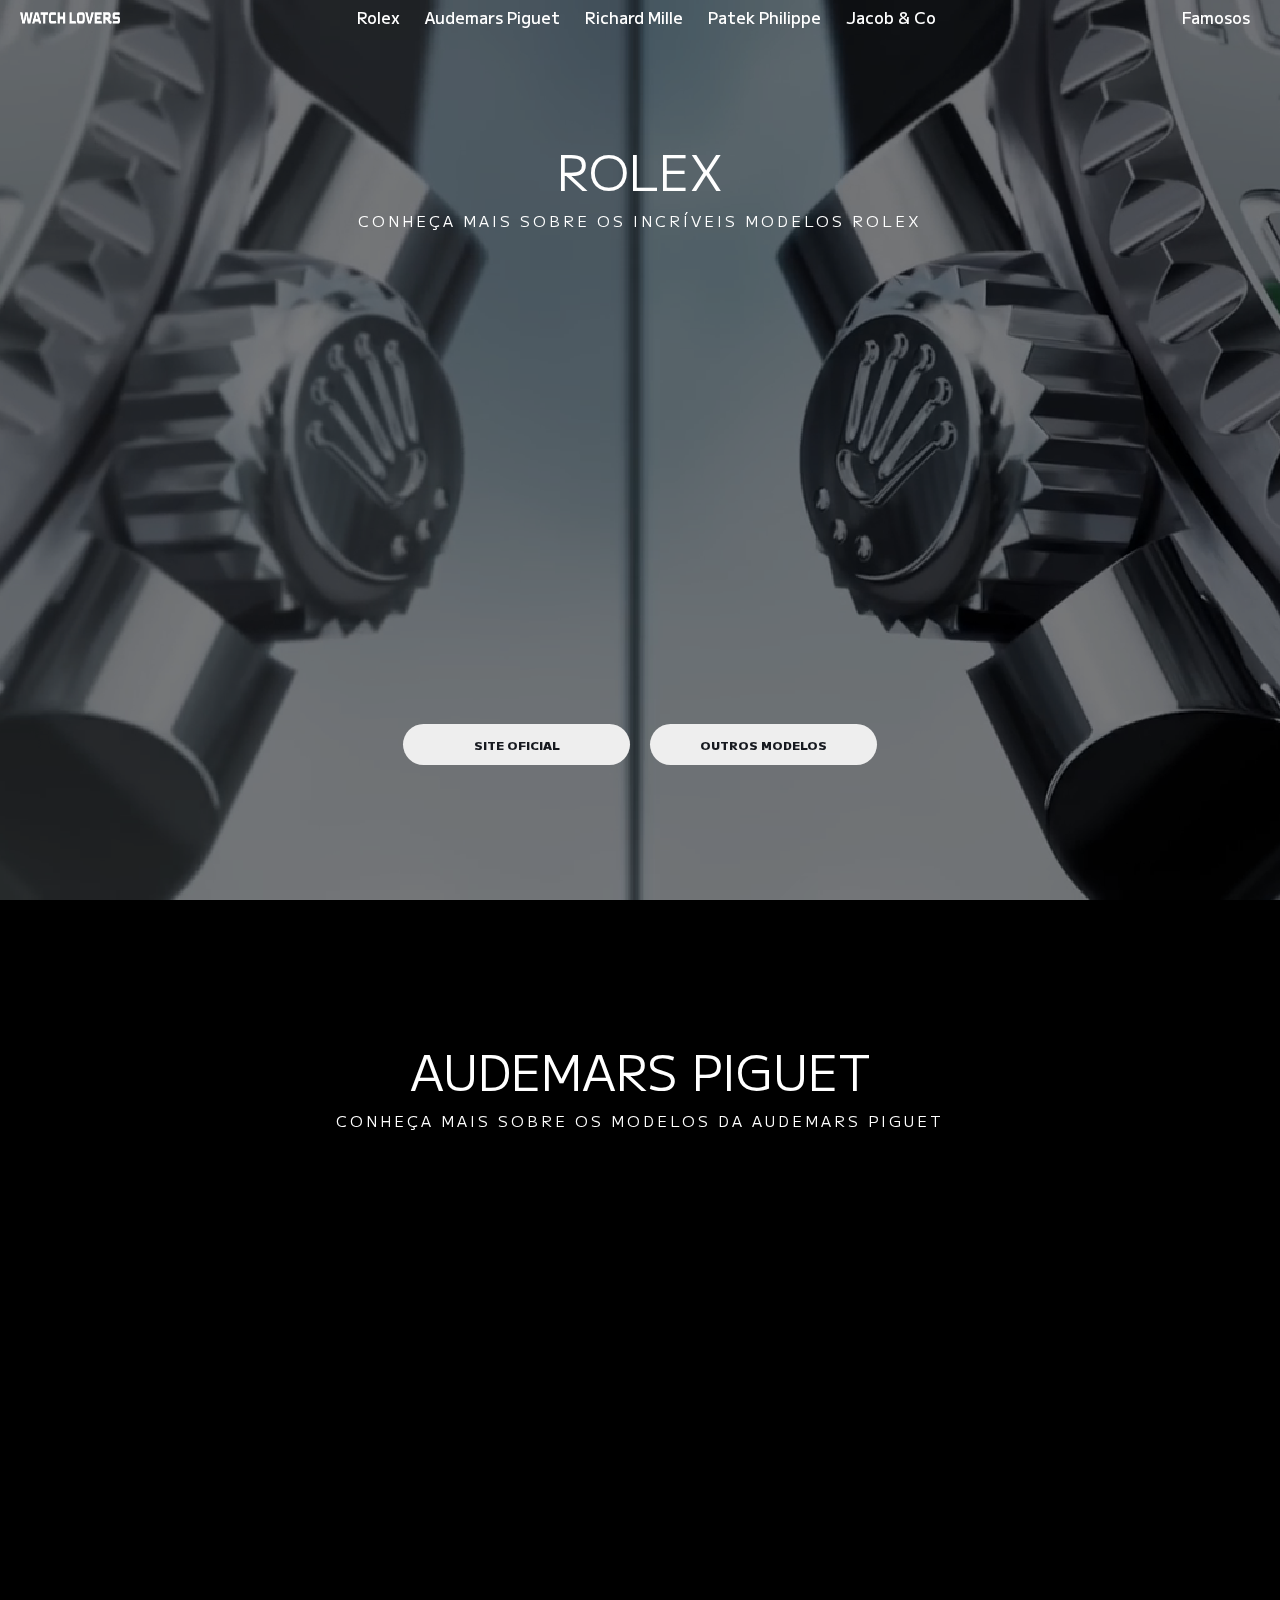
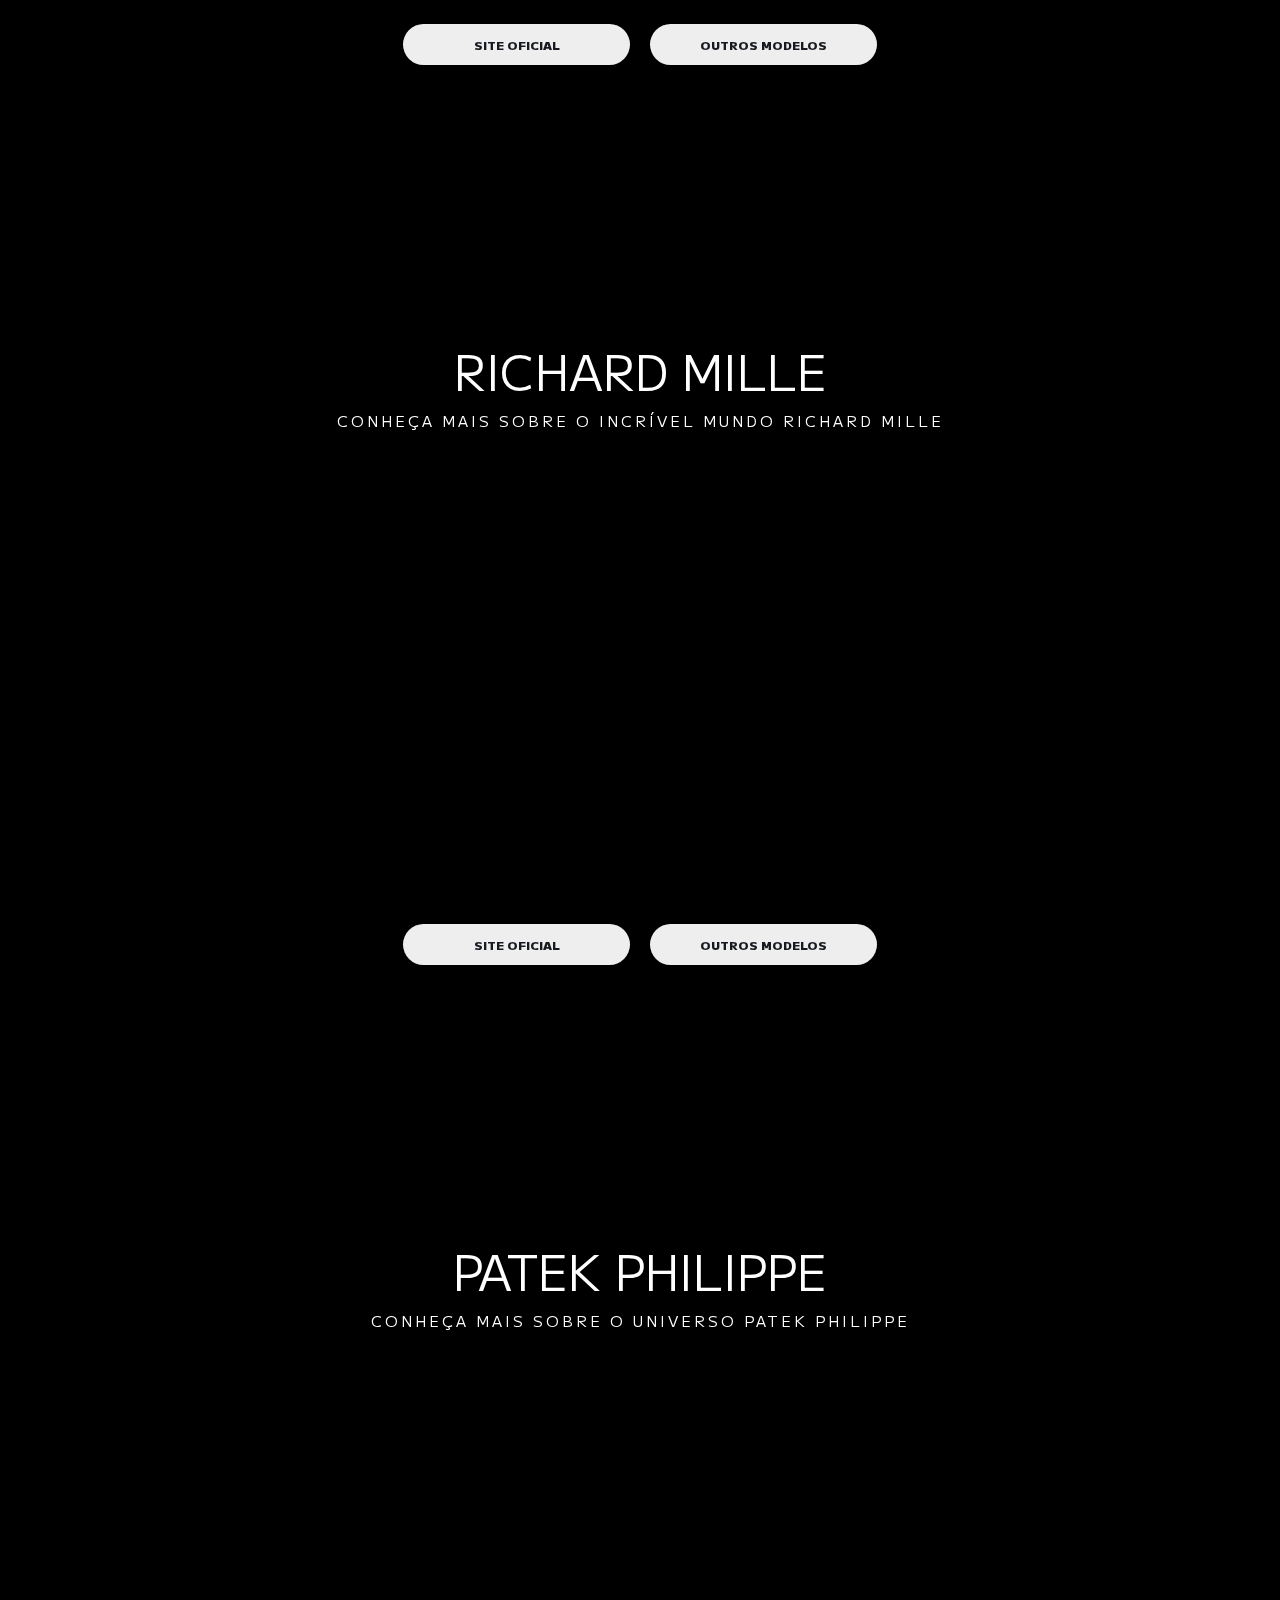
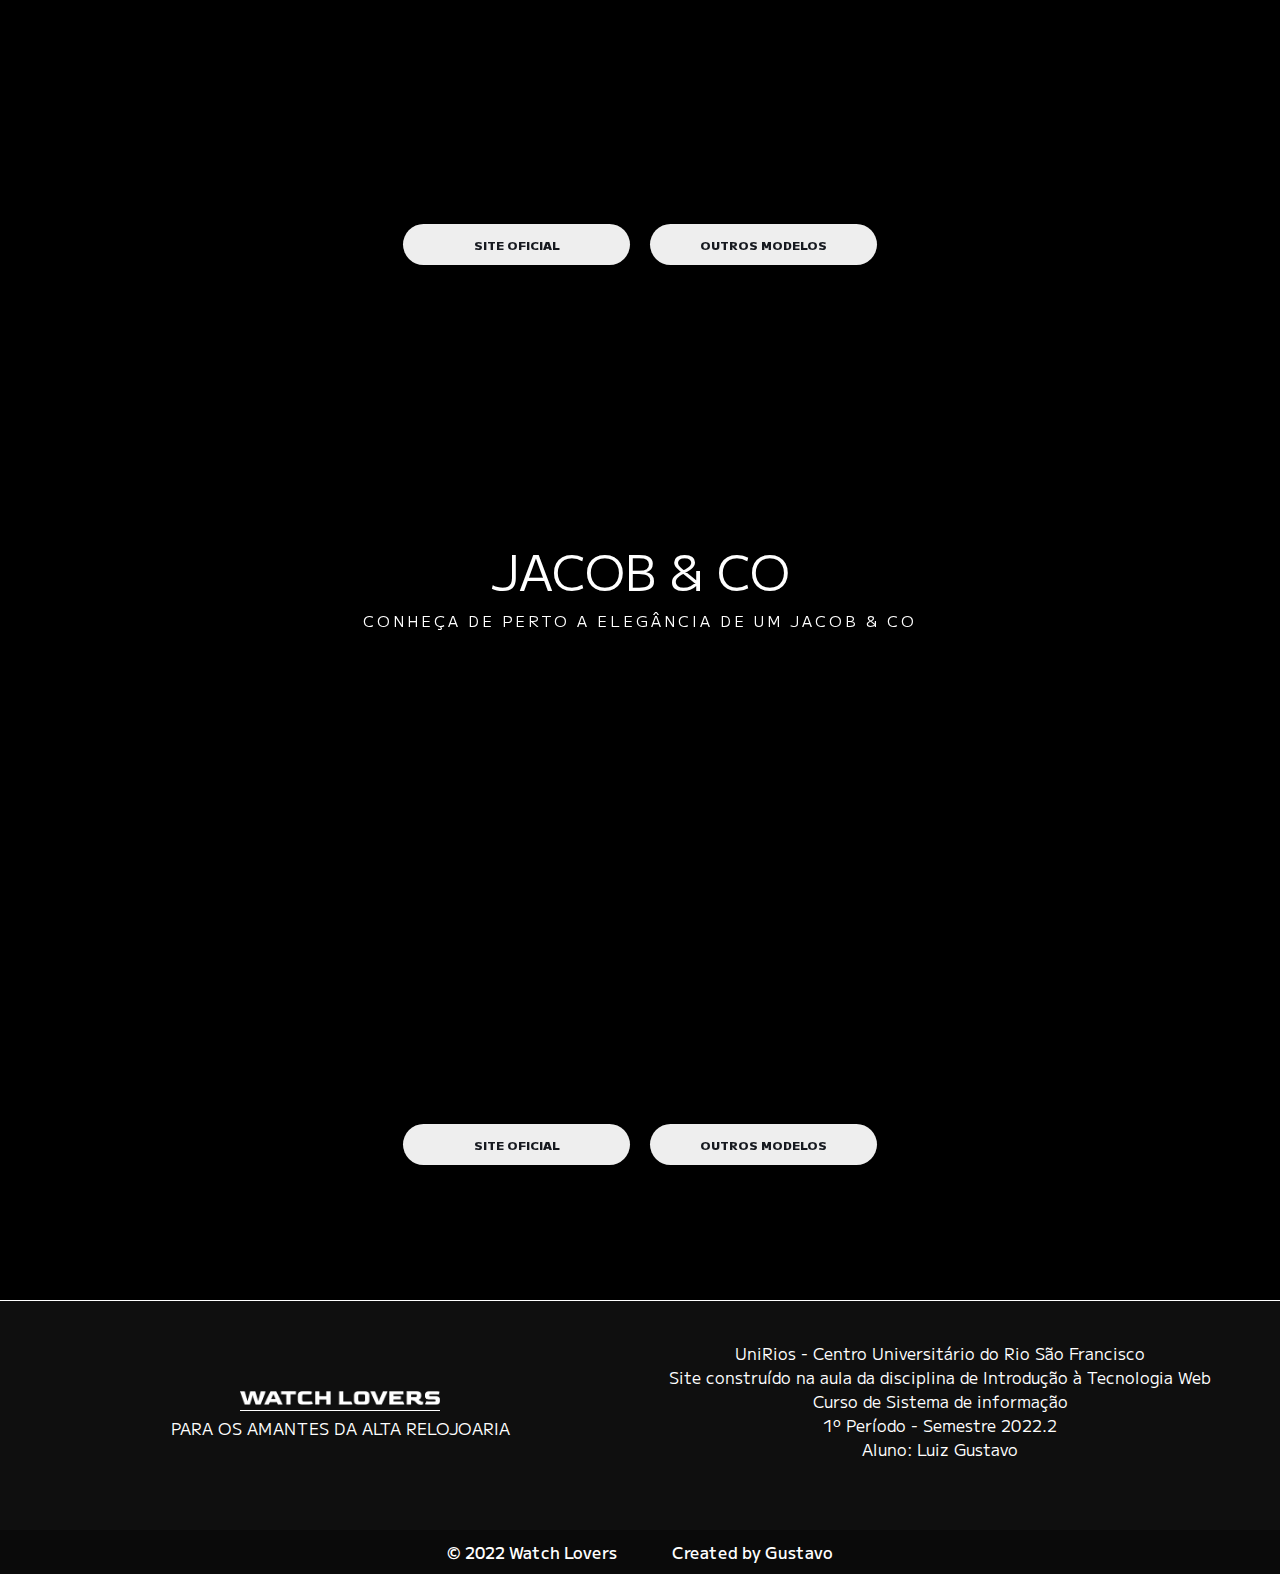
==== commit 2e6ec284: "novo" ====
--- a/index.html
+++ b/index.html
@@ -4,7 +4,7 @@
 		<meta charset="utf-8">
 		<meta name="viewport" content="width=device-width, initial-scale=1">
 		<title>Watch Lovers</title>
-		<link rel="icon" href="../imagens/icone.jpg">
+		<link rel="icon" href="imagens/icone.jpg">
 		<link rel="preconnect" href="https://fonts.googleapis.com">
 		<link rel="preconnect" href="https://fonts.gstatic.com" crossorigin>
 		<link href="https://fonts.googleapis.com/css2?family=M+PLUS+1:wght@400;500&display=swap" rel="stylesheet">
@@ -14,7 +14,7 @@
 
 		<header>
 			<a href="">
-				<img class="logo" src="../imagens/logobold-branco.png">
+				<img class="logo" src="imagens/logobold-branco.png">
 			</a>
 			<nav class="meio menu">
 				<a href="#rolex">Rolex</a>
@@ -107,7 +107,7 @@
 
 		<div id="rodape-0"> <!-- ANTES DO RODAPÉ -->
 			<div class="parte-1">
-				<img class="logo-rodape" src="../imagens/logobold-branco.png">
+				<img class="logo-rodape" src="imagens/logobold-branco.png">
 				<p>PARA OS AMANTES DA ALTA RELOJOARIA</p>
 			</div>
 
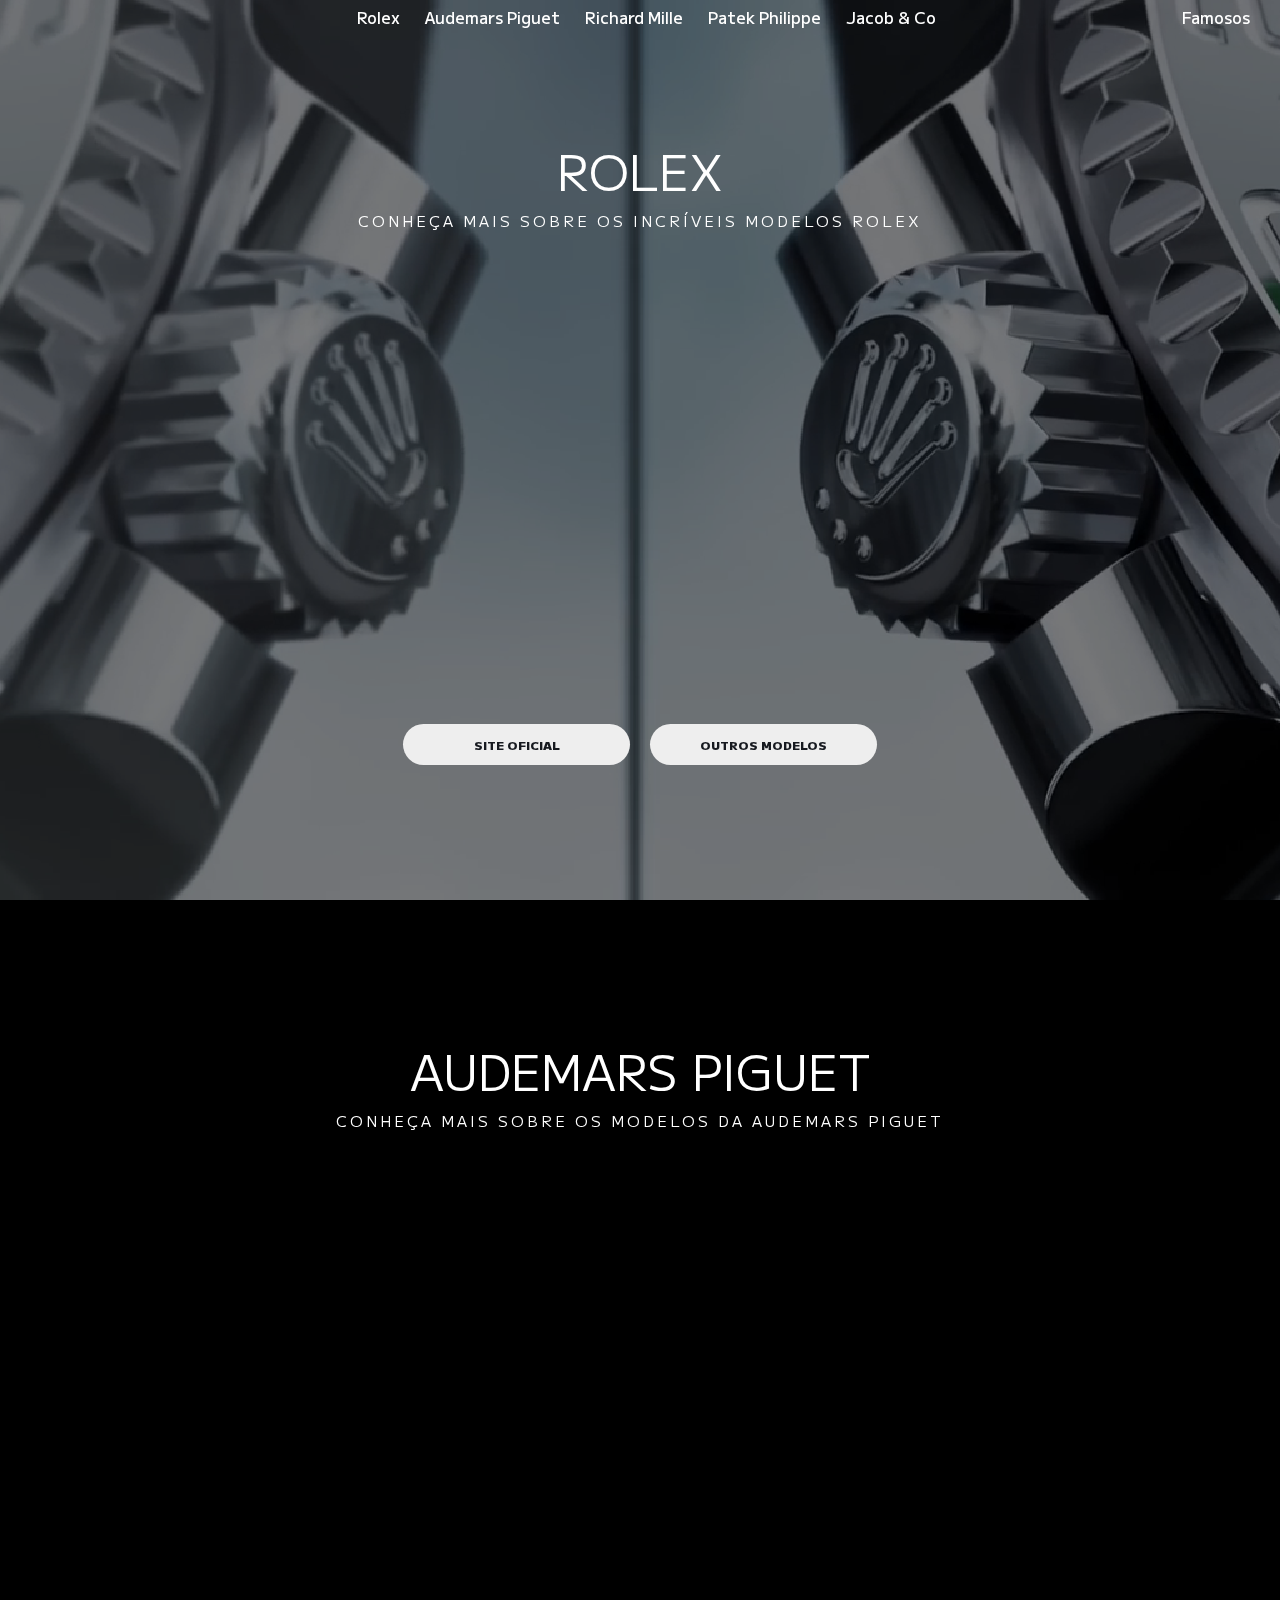
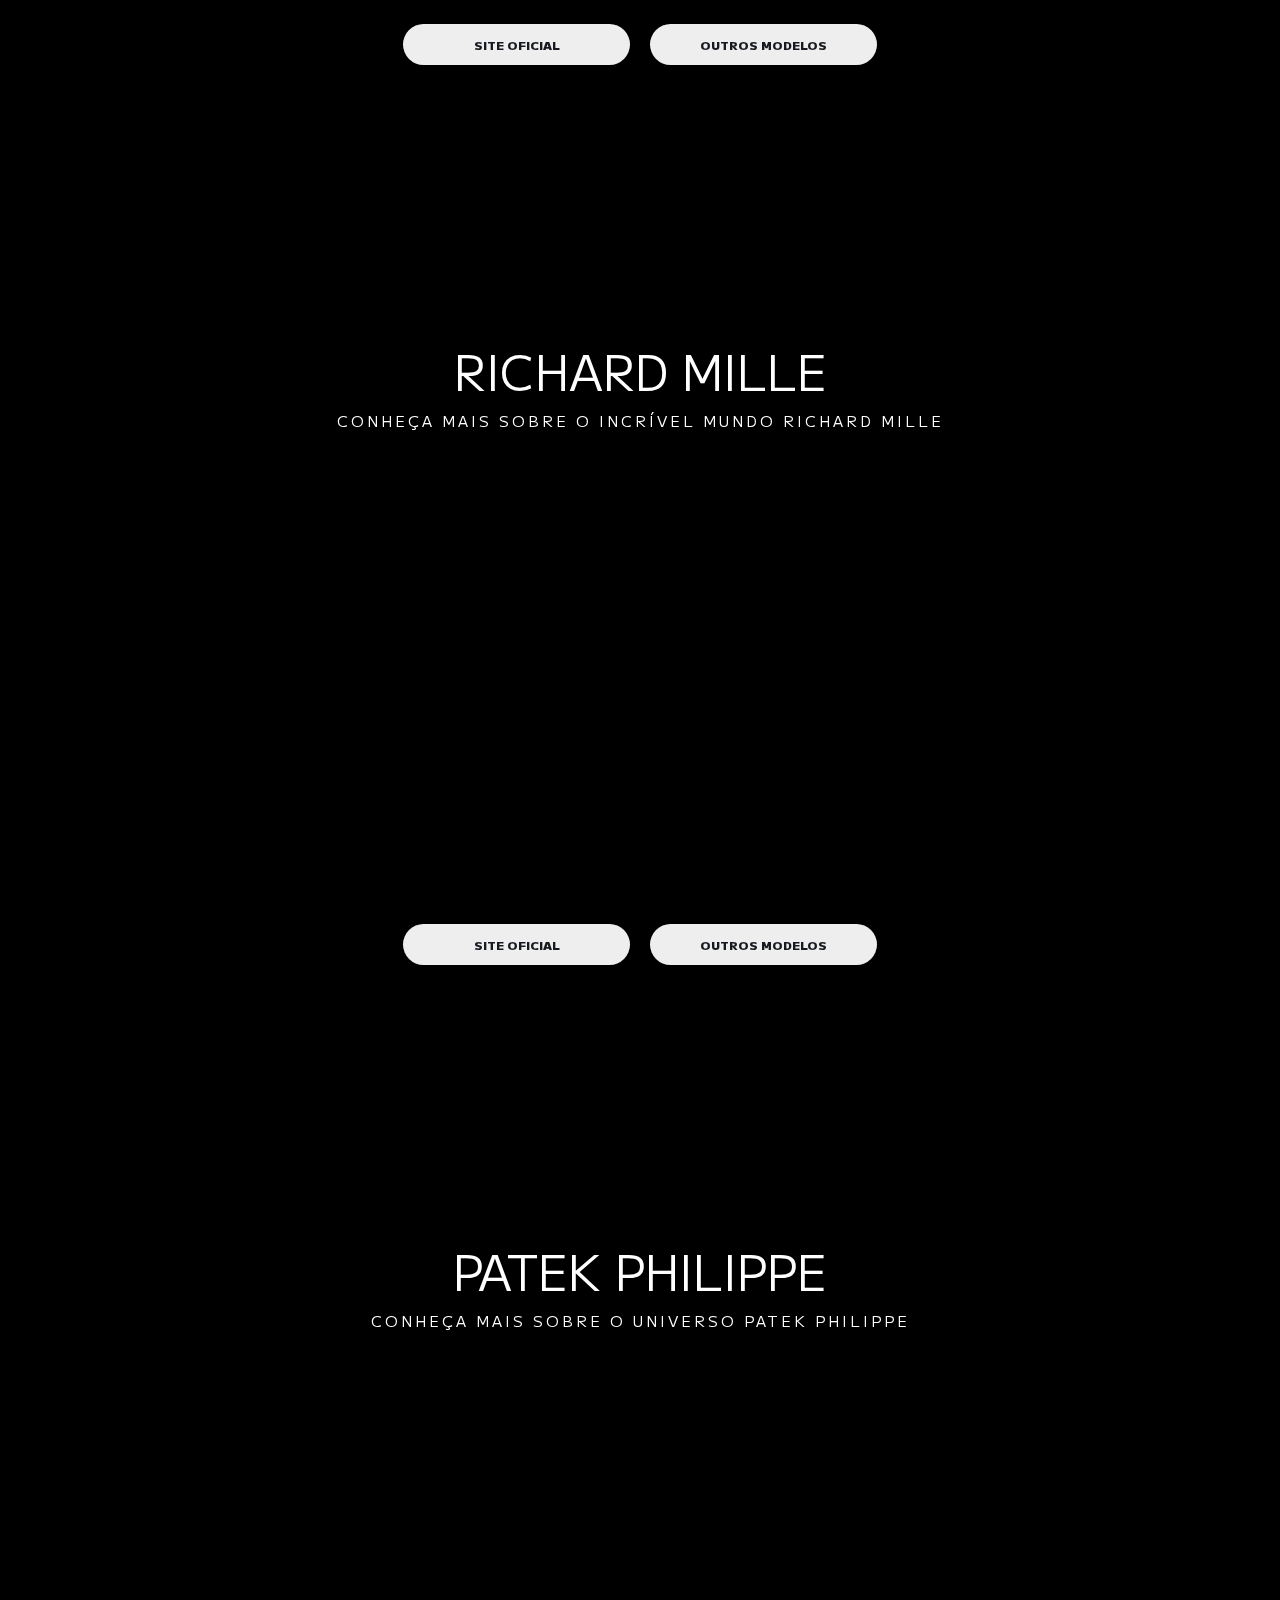
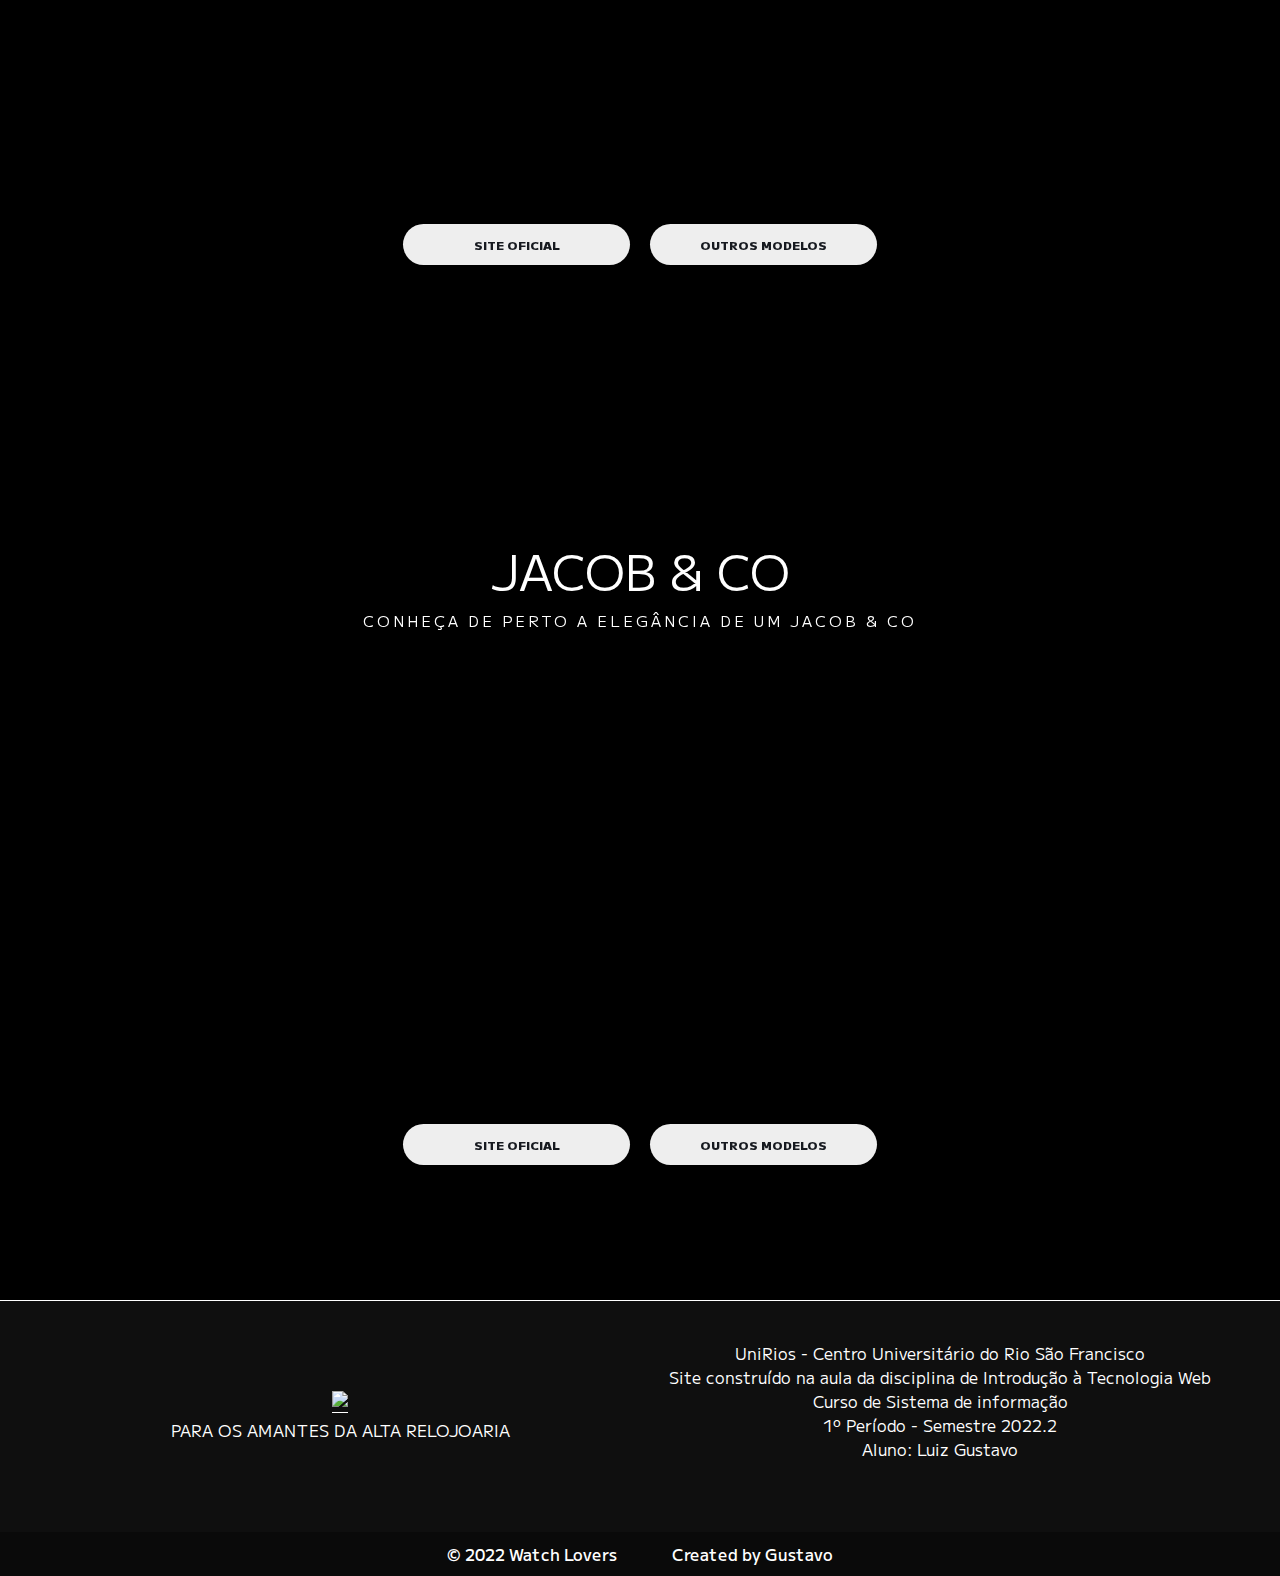
==== commit b9fe9304: "novo3" ====
--- a/index.html
+++ b/index.html
@@ -4,7 +4,7 @@
 		<meta charset="utf-8">
 		<meta name="viewport" content="width=device-width, initial-scale=1">
 		<title>Watch Lovers</title>
-		<link rel="icon" href="imagens/icone.jpg">
+		<link rel="icon" href="../watch-lovers/imagens/icone.jpg">
 		<link rel="preconnect" href="https://fonts.googleapis.com">
 		<link rel="preconnect" href="https://fonts.gstatic.com" crossorigin>
 		<link href="https://fonts.googleapis.com/css2?family=M+PLUS+1:wght@400;500&display=swap" rel="stylesheet">
@@ -14,7 +14,7 @@
 
 		<header>
 			<a href="">
-				<img class="logo" src="imagens/logobold-branco.png">
+				<img class="logo" src="../watch-lovers/imagens/logobold-branco.png">
 			</a>
 			<nav class="meio menu">
 				<a href="#rolex">Rolex</a>
@@ -107,7 +107,7 @@
 
 		<div id="rodape-0"> <!-- ANTES DO RODAPÉ -->
 			<div class="parte-1">
-				<img class="logo-rodape" src="imagens/logobold-branco.png">
+				<img class="logo-rodape" src="../watch-lovers/imagens/logobold-branco.png">
 				<p>PARA OS AMANTES DA ALTA RELOJOARIA</p>
 			</div>
 
